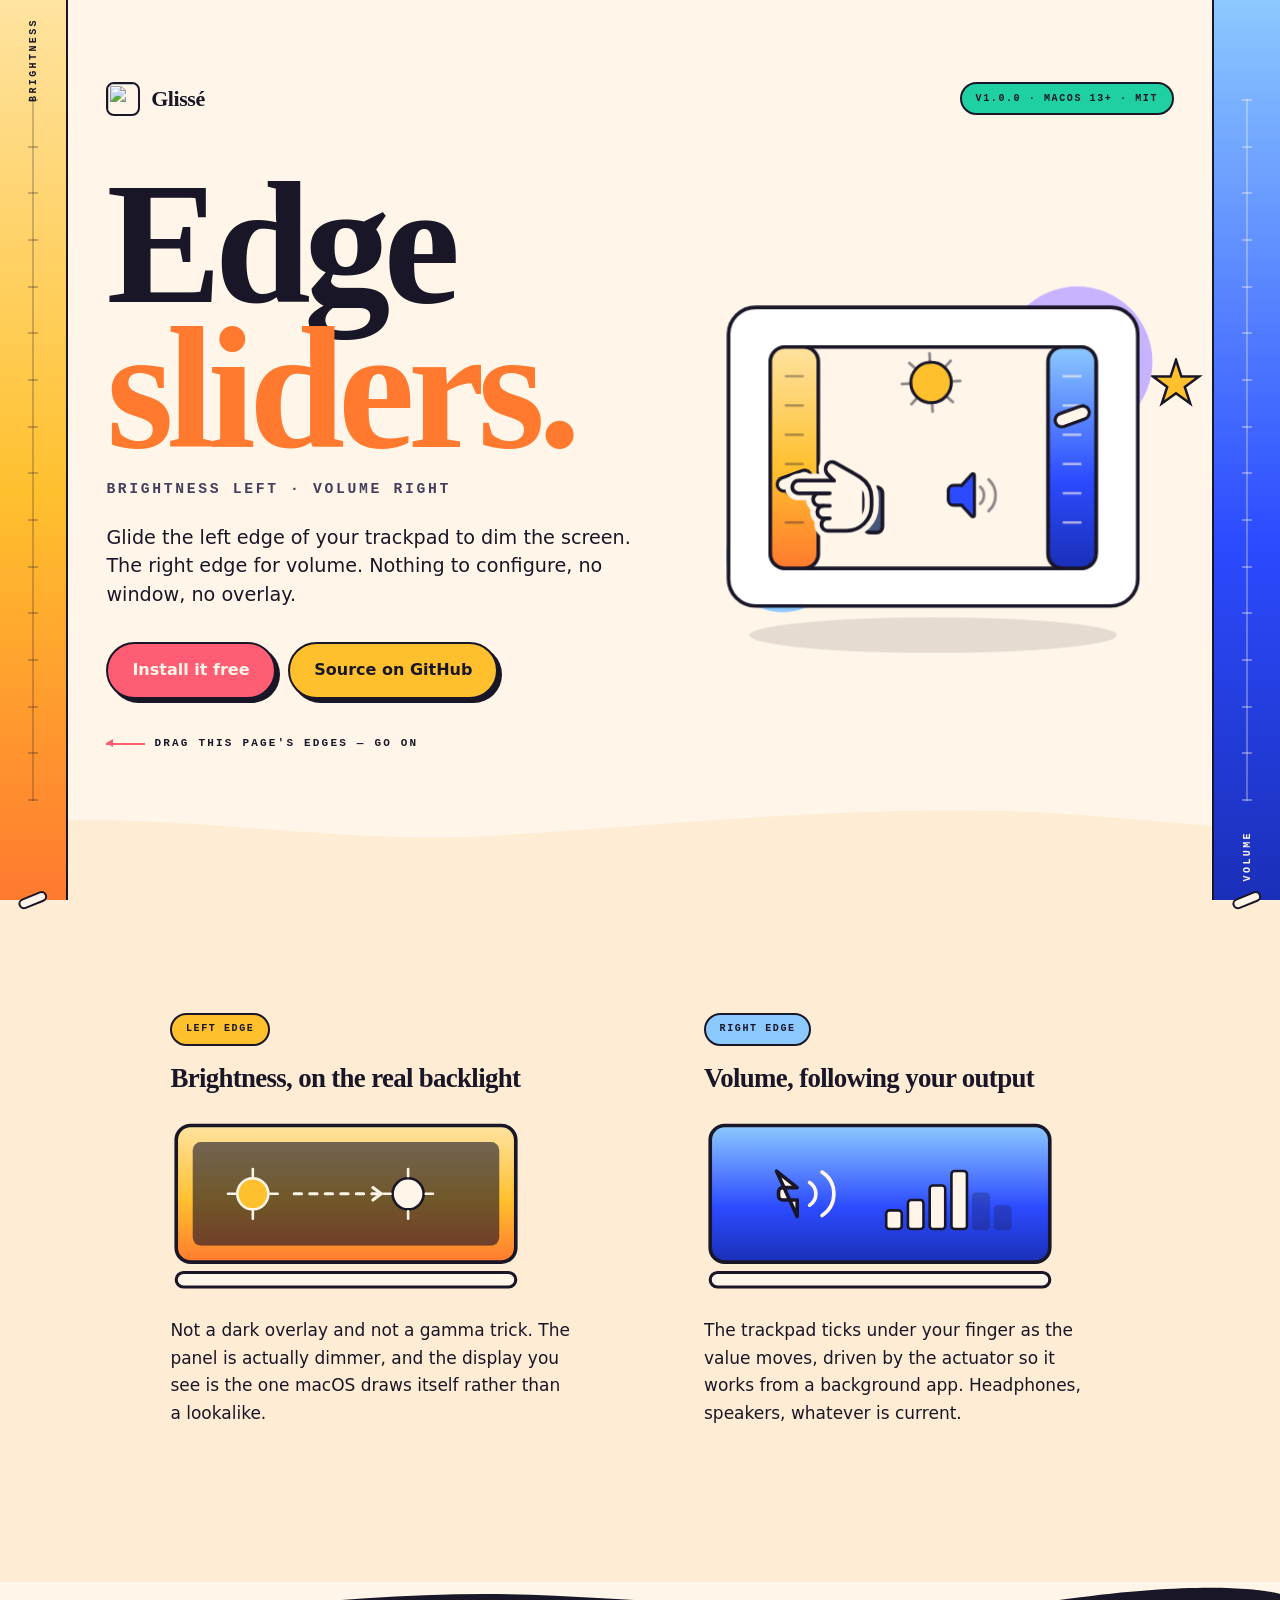
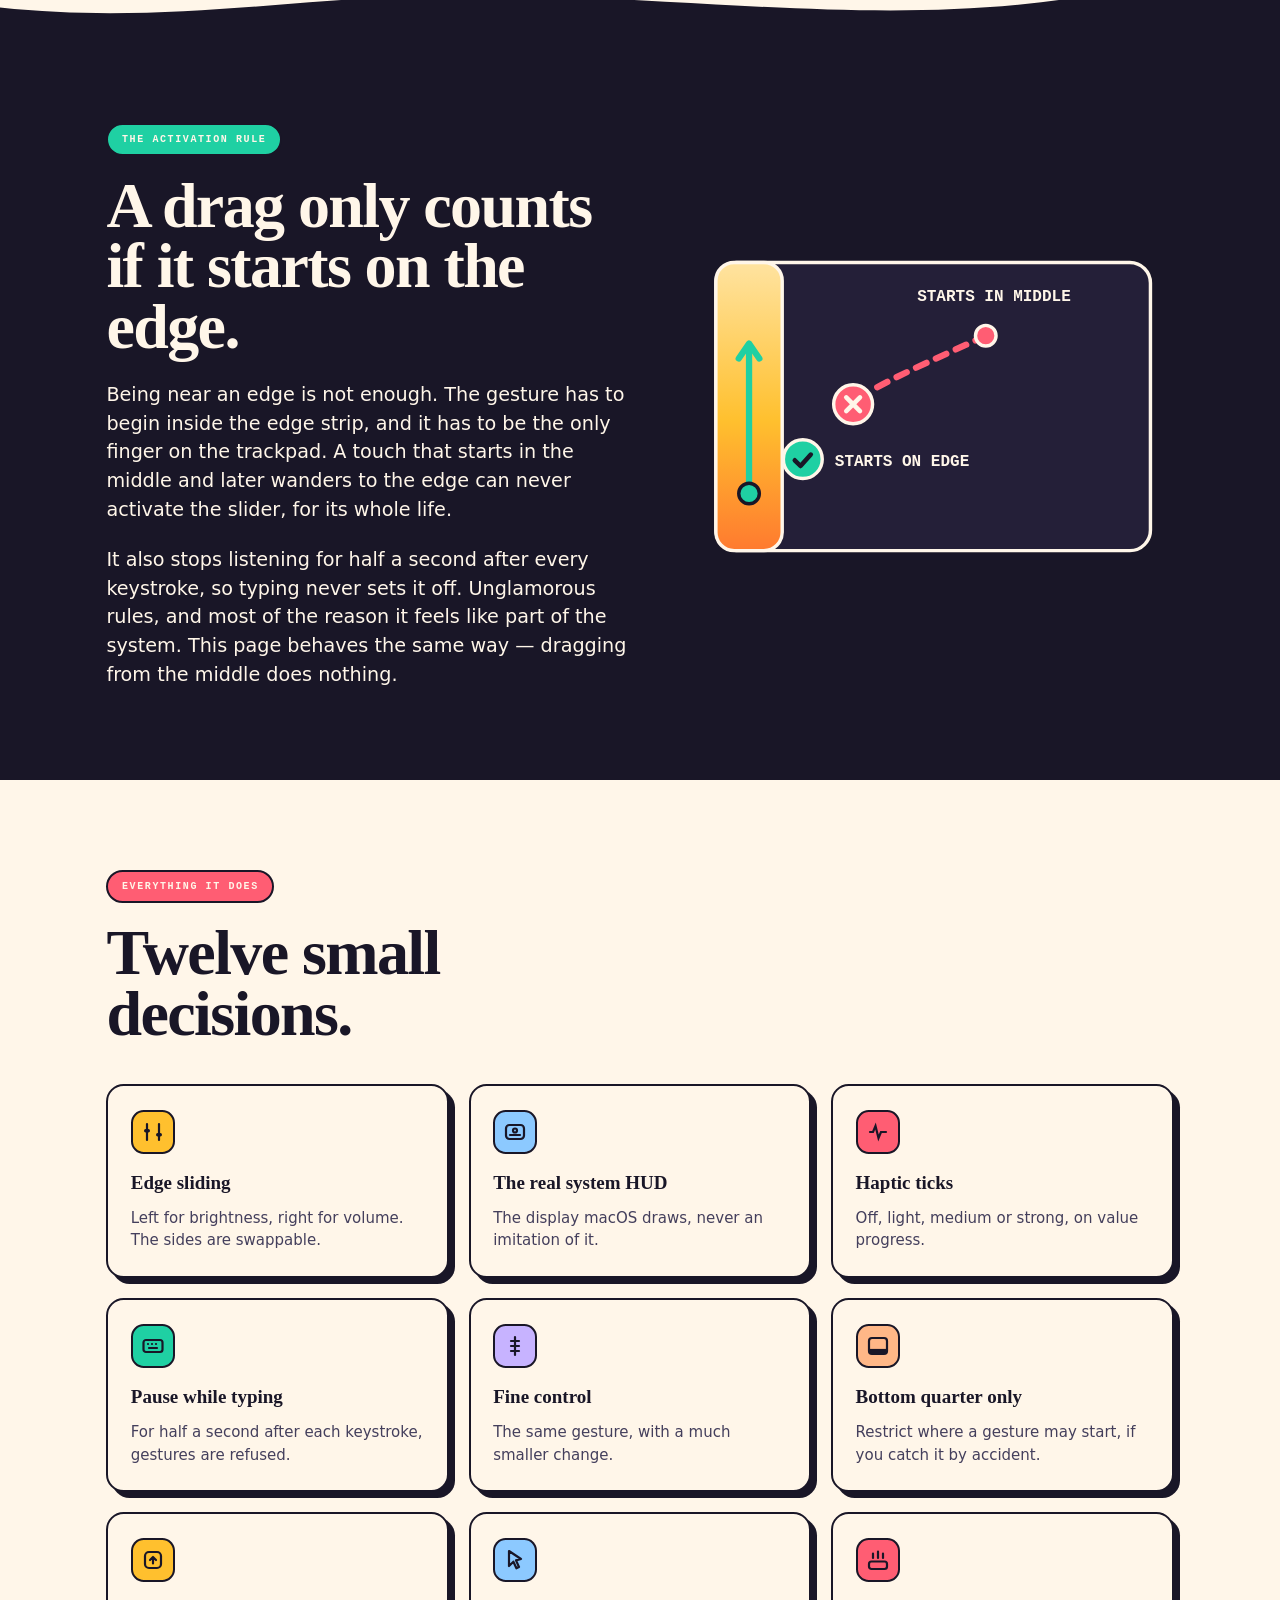
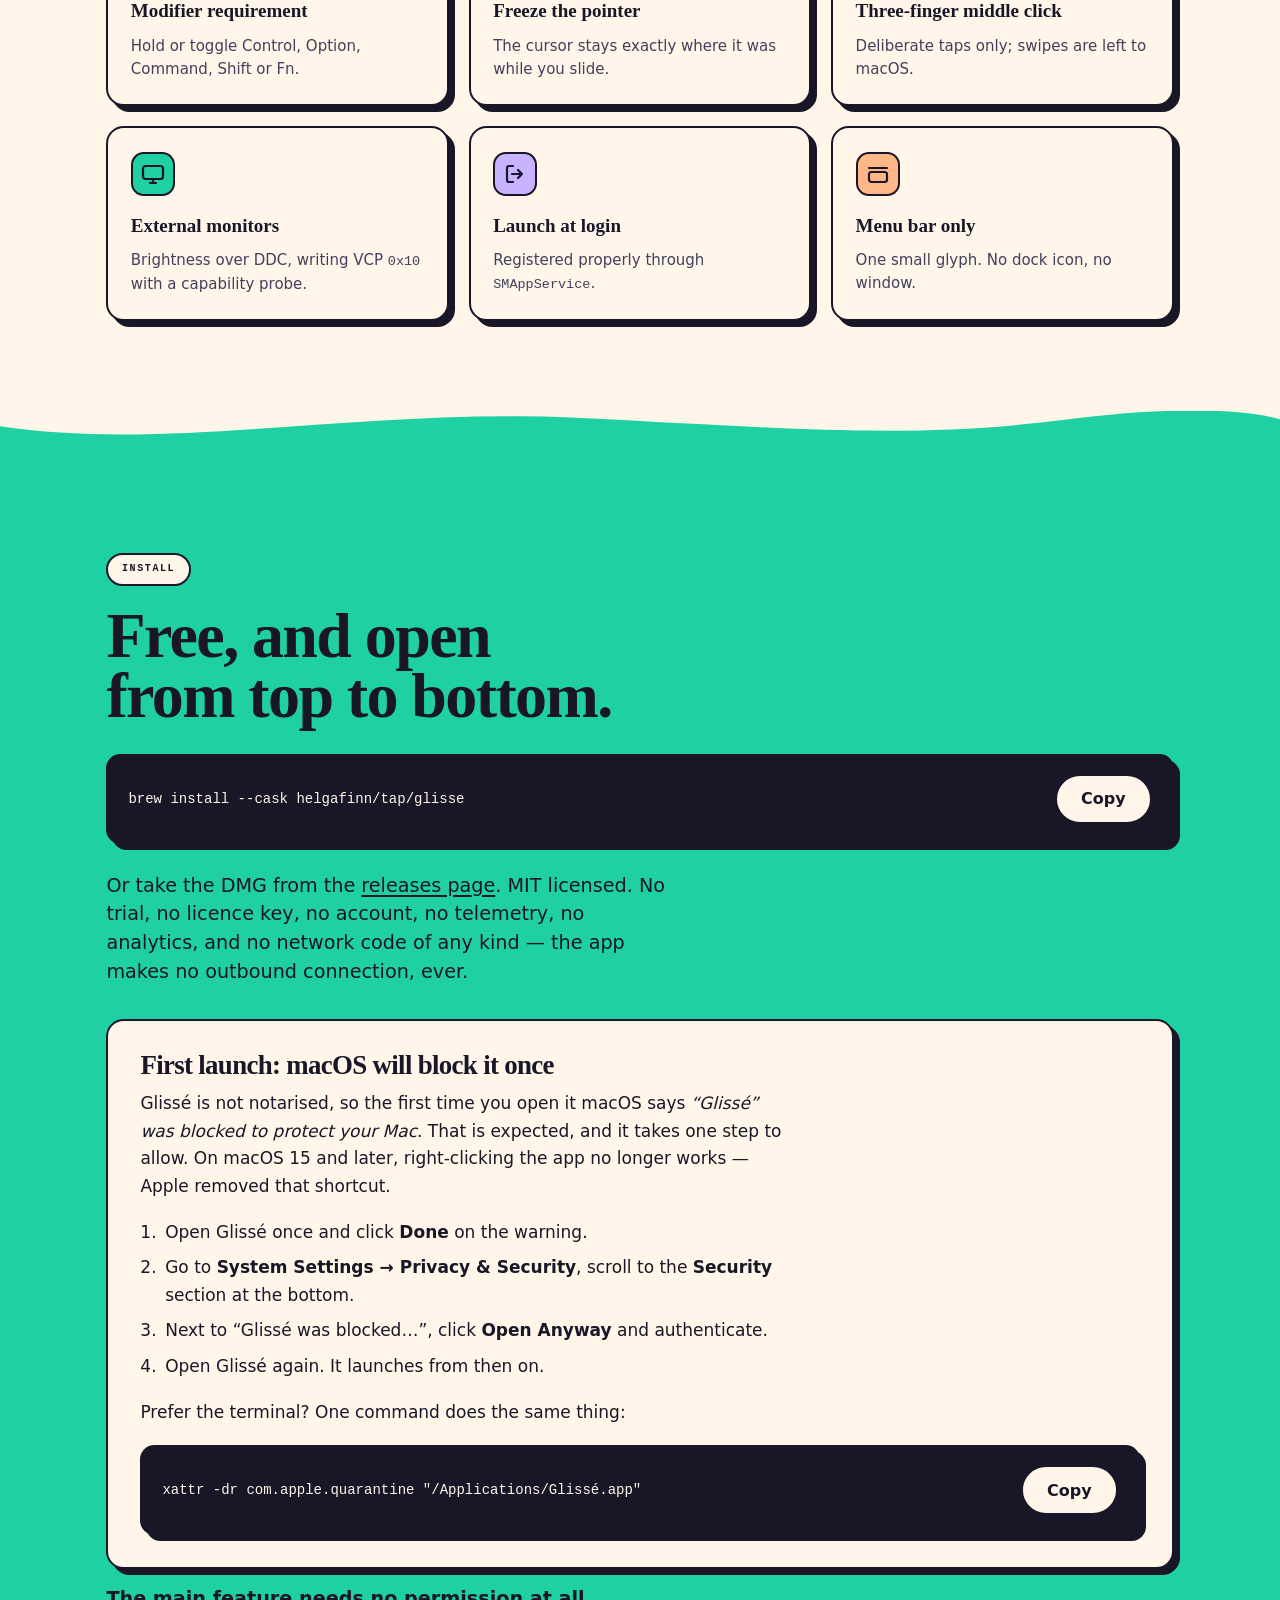
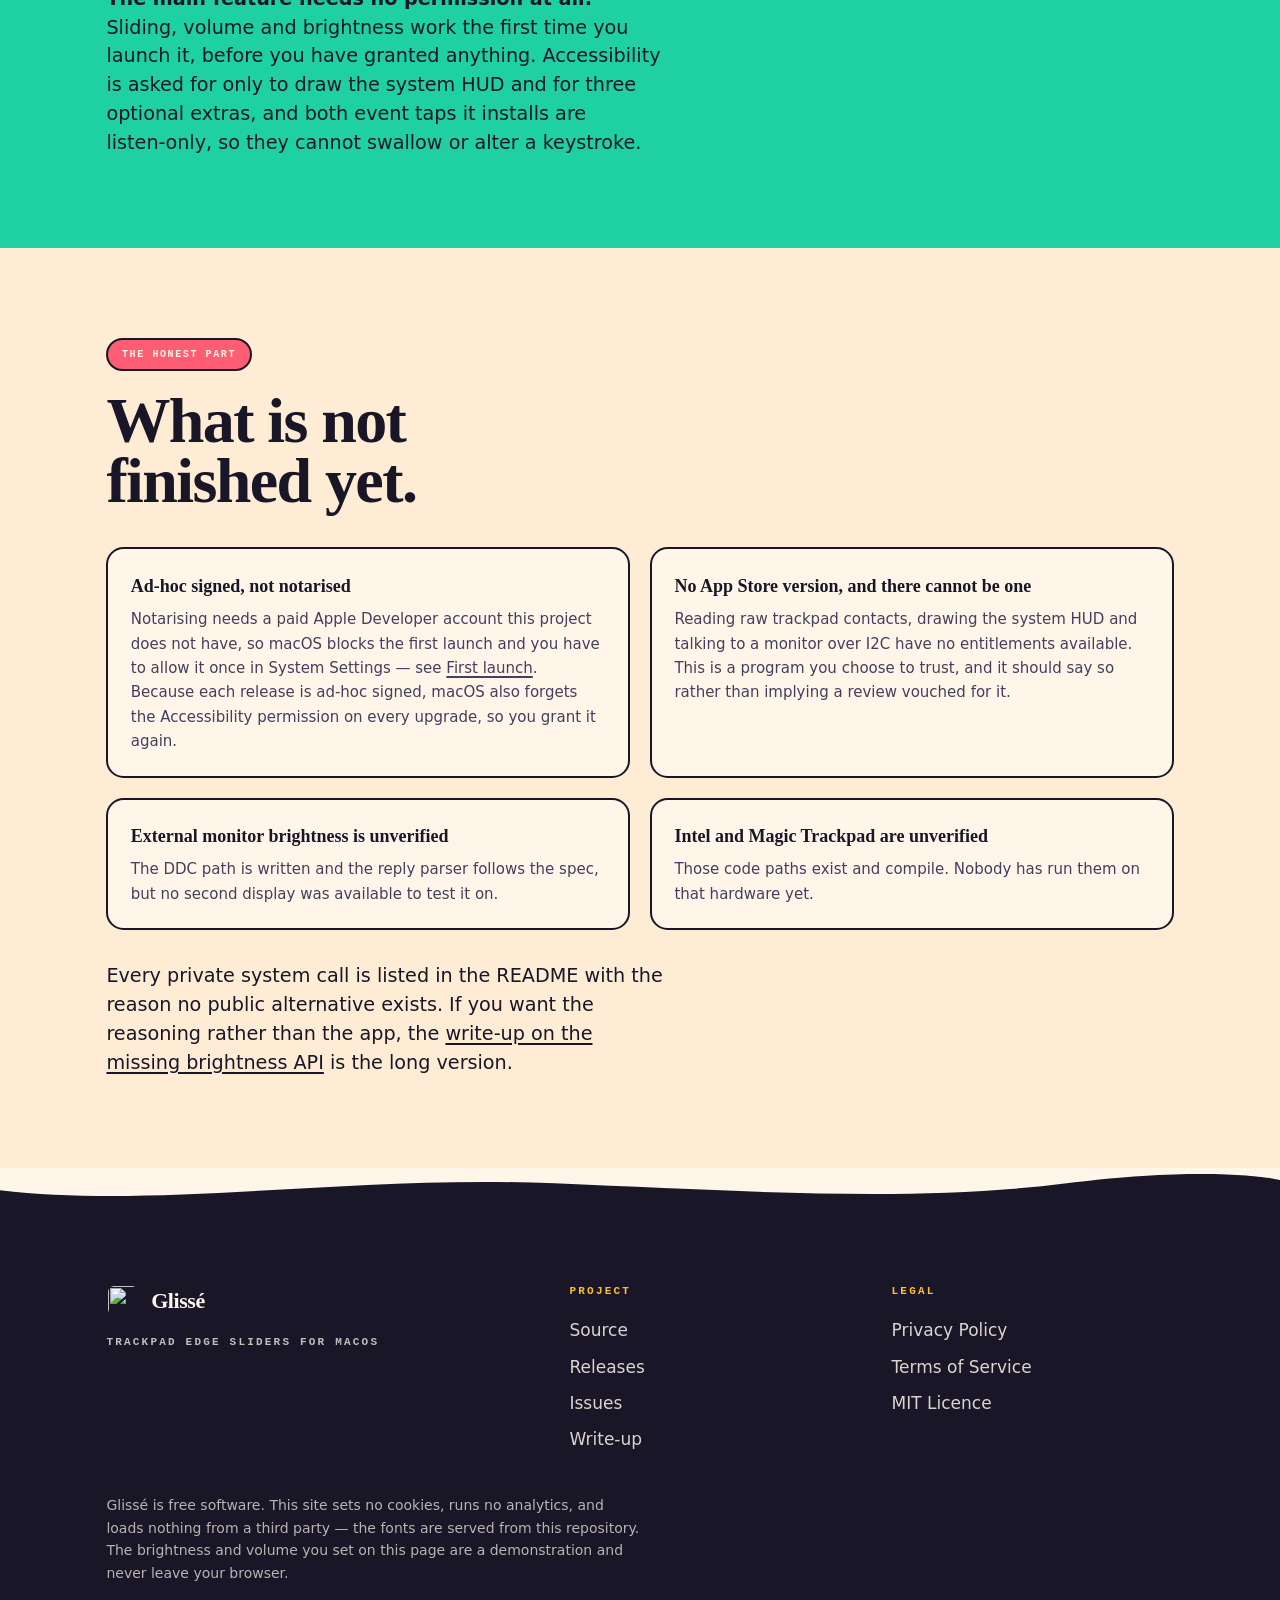
==== docs/index.html @ 50b2019c "Fix first-launch instructions for macOS 15 and later Gatekeeper blocks the ad-hoc signed release on " ====
<!DOCTYPE html>
<html lang="en">
<head>
<meta charset="utf-8">
<meta name="viewport" content="width=device-width, initial-scale=1">
<title>Glissé — trackpad edge sliders for macOS brightness and volume</title>
<meta name="description" content="Slide the left edge of your trackpad for brightness, the right for volume, with the real macOS HUD. Free and open source, MIT licensed. macOS 13+.">
<link rel="canonical" href="https://helgafinn.github.io/glisse/">
<meta property="og:type" content="website">
<meta property="og:title" content="Glissé — trackpad edge sliders for macOS">
<meta property="og:description" content="Glide the left trackpad edge to dim, the right to change volume. Real system HUD, haptic ticks. Free and open source.">
<meta property="og:url" content="https://helgafinn.github.io/glisse/">
<meta name="twitter:card" content="summary">
<meta name="theme-color" content="#fff6e9">
<link rel="icon" type="image/png" href="assets/icon-256.png">
<link rel="apple-touch-icon" href="assets/icon-256.png">
<link rel="preload" href="assets/fonts/fraunces-var.woff2" as="font" type="font/woff2" crossorigin>
<link rel="preload" href="assets/fonts/spacegrotesk-var.woff2" as="font" type="font/woff2" crossorigin>
<link rel="stylesheet" href="assets/site.css">
</head>
<body>

<a class="skip" href="#main">Skip to content</a>

<div id="dim"></div>

<!-- reusable art -->
<svg width="0" height="0" style="position:absolute" aria-hidden="true" focusable="false"><defs>
  <linearGradient id="gWarm" x1="0" y1="0" x2="0" y2="1">
    <stop offset="0" stop-color="#ffe3a0"/><stop offset=".55" stop-color="#ffc02e"/><stop offset="1" stop-color="#ff7a2f"/>
  </linearGradient>
  <linearGradient id="gCool" x1="0" y1="0" x2="0" y2="1">
    <stop offset="0" stop-color="#8cc9ff"/><stop offset=".6" stop-color="#2c4bff"/><stop offset="1" stop-color="#1a2fb8"/>
  </linearGradient>

  <symbol id="i-slide" viewBox="0 0 24 24"><g fill="none" stroke="#191627" stroke-width="2.2" stroke-linecap="round"><path d="M6 4v16M18 4v16"/><rect x="3" y="9" width="6" height="3.4" rx="1.7" fill="#191627" stroke="none"/><rect x="15" y="13" width="6" height="3.4" rx="1.7" fill="#191627" stroke="none"/></g></symbol>
  <symbol id="i-hud" viewBox="0 0 24 24"><g fill="none" stroke="#191627" stroke-width="2.2" stroke-linejoin="round"><rect x="3" y="5" width="18" height="14" rx="3.5"/><path d="M7 15h10" stroke-linecap="round"/><circle cx="12" cy="10.5" r="2"/></g></symbol>
  <symbol id="i-tick" viewBox="0 0 24 24"><g fill="none" stroke="#191627" stroke-width="2.2" stroke-linecap="round"><path d="M4 12h3l2.5-6 3 12 2.5-6h5"/></g></symbol>
  <symbol id="i-key" viewBox="0 0 24 24"><g fill="none" stroke="#191627" stroke-width="2.2" stroke-linejoin="round"><rect x="2.5" y="6" width="19" height="12" rx="2.5"/><path d="M7 10h.01M11 10h.01M15 10h.01M8 14h8" stroke-linecap="round"/></g></symbol>
  <symbol id="i-fine" viewBox="0 0 24 24"><g fill="none" stroke="#191627" stroke-width="2.2" stroke-linecap="round"><path d="M12 3v18"/><path d="M8 7h8M8 12h8M8 17h8"/></g></symbol>
  <symbol id="i-quarter" viewBox="0 0 24 24"><g fill="none" stroke="#191627" stroke-width="2.2"><rect x="3" y="4" width="18" height="16" rx="3"/><path d="M3 16h18" /><rect x="3" y="16" width="18" height="4" fill="#191627" stroke="none"/></g></symbol>
  <symbol id="i-mod" viewBox="0 0 24 24"><g fill="none" stroke="#191627" stroke-width="2.2" stroke-linejoin="round" stroke-linecap="round"><rect x="4" y="4" width="16" height="16" rx="4"/><path d="M12 15.5V9M9 12l3-3 3 3"/></g></symbol>
  <symbol id="i-pointer" viewBox="0 0 24 24"><g fill="none" stroke="#191627" stroke-width="2.2" stroke-linejoin="round"><path d="M6 3l12 8-5 1.4 3 6.6-2.6 1.3-3-6.6L6 18z"/></g></symbol>
  <symbol id="i-three" viewBox="0 0 24 24"><g fill="none" stroke="#191627" stroke-width="2.2" stroke-linecap="round" stroke-linejoin="round"><rect x="3" y="13.5" width="18" height="7.5" rx="2.5"/><path d="M7 10V5.5M12 10V3.5M17 10V5.5"/></g></symbol>
  <symbol id="i-display" viewBox="0 0 24 24"><g fill="none" stroke="#191627" stroke-width="2.2" stroke-linejoin="round"><rect x="2" y="4" width="20" height="13" rx="2.5"/><path d="M9 21h6M12 17v4" stroke-linecap="round"/></g></symbol>
  <symbol id="i-login" viewBox="0 0 24 24"><g fill="none" stroke="#191627" stroke-width="2.2" stroke-linecap="round" stroke-linejoin="round"><path d="M10 4H6a2 2 0 0 0-2 2v12a2 2 0 0 0 2 2h4"/><path d="M15 8l4 4-4 4M19 12H9"/></g></symbol>
  <symbol id="i-menubar" viewBox="0 0 24 24"><g fill="none" stroke="#191627" stroke-width="2.2" stroke-linecap="round"><path d="M3 6h18"/><circle cx="17" cy="6" r="0.1"/><rect x="3" y="10" width="18" height="10" rx="2.5"/></g></symbol>
</defs></svg>

<!-- the two live edges -->
<button class="rail rail-left" data-kind="brightness"
        role="slider" aria-valuemin="0" aria-valuemax="100" aria-valuenow="100"
        aria-label="Brightness. Drag, or use the arrow keys.">
  <span class="rail-ticks" aria-hidden="true"><i></i><i></i><i></i><i></i><i></i><i></i><i></i><i></i><i></i><i></i><i></i><i></i><i></i><i></i><i></i><i></i></span>
  <span class="rail-thumb" aria-hidden="true"></span>
  <span class="rail-cap" aria-hidden="true">Brightness</span>
</button>

<button class="rail rail-right" data-kind="volume"
        role="slider" aria-valuemin="0" aria-valuemax="100" aria-valuenow="50"
        aria-label="Volume. Drag, or use the arrow keys.">
  <span class="rail-ticks" aria-hidden="true"><i></i><i></i><i></i><i></i><i></i><i></i><i></i><i></i><i></i><i></i><i></i><i></i><i></i><i></i><i></i><i></i></span>
  <span class="rail-thumb" aria-hidden="true"></span>
  <span class="rail-cap" aria-hidden="true">Volume</span>
</button>

<div id="hud" role="status" aria-live="off">
  <svg id="glyph-brightness" viewBox="0 0 24 24" aria-hidden="true">
    <circle cx="12" cy="12" r="4.4" fill="#ffc02e" stroke="#191627" stroke-width="2"/>
    <g stroke="#191627" stroke-width="2.2" stroke-linecap="round">
      <path d="M12 1.6v2.4M12 20v2.4M1.6 12h2.4M20 12h2.4"/>
      <path d="M4.6 4.6l1.7 1.7M17.7 17.7l1.7 1.7M19.4 4.6l-1.7 1.7M6.3 17.7l-1.7 1.7"/>
    </g>
  </svg>
  <svg id="glyph-volume" viewBox="0 0 24 24" aria-hidden="true" style="display:none">
    <path d="M13 3.4 7.7 7.8H4.2A1.2 1.2 0 0 0 3 9v6a1.2 1.2 0 0 0 1.2 1.2h3.5l5.3 4.4z" fill="#2c4bff" stroke="#191627" stroke-width="2" stroke-linejoin="round"/>
    <g fill="none" stroke="#191627" stroke-width="2.2" stroke-linecap="round">
      <path d="M17.2 9.2a4.4 4.4 0 0 1 0 5.6"/><path d="M19.8 6.8a8 8 0 0 1 0 10.4"/>
    </g>
  </svg>
  <div class="hud-segs" id="hud-segs" aria-hidden="true"><i></i><i></i><i></i><i></i><i></i><i></i><i></i><i></i><i></i><i></i><i></i><i></i><i></i><i></i><i></i><i></i></div>
</div>

<main id="main">

  <header class="hero wrap">
    <div class="confetti" aria-hidden="true">
      <svg class="float" style="top:6%;right:6%" width="54" height="54" viewBox="0 0 54 54"><path d="M27 2l5.4 16.6H50l-14.2 10.3 5.4 16.6L27 35.2 12.8 45.5l5.4-16.6L4 18.6h17.6z" fill="#ffc02e" stroke="#191627" stroke-width="2.5"/></svg>
      <svg class="spin" style="bottom:12%;right:16%" width="40" height="40" viewBox="0 0 40 40"><circle cx="20" cy="20" r="17" fill="#1fd0a3" stroke="#191627" stroke-width="2.5"/><circle cx="20" cy="20" r="6" fill="#191627"/></svg>
      <svg class="float-2" style="top:32%;left:-10px" width="64" height="30" viewBox="0 0 64 30"><path d="M2 22c8-22 16 18 24-4s16 14 24-8" fill="none" stroke="#ff5d73" stroke-width="3.5" stroke-linecap="round"/></svg>
    </div>

    <div class="hero-top">
      <div class="brandmark">
        <img src="assets/icon-256.png" alt="" width="34" height="34">
        <b>Glissé</b>
      </div>
      <span class="pill">v1.0.0 · macOS 13+ · MIT</span>
    </div>

    <div class="hero-grid">
      <div>
        <h1 class="display">Edge<br><mark>sliders.</mark>
          <span>Brightness left · Volume right</span>
        </h1>
        <p class="lede">Glide the left edge of your trackpad to dim the screen. The right edge for volume. Nothing to configure, no window, no overlay.</p>

        <div class="hero-cta">
          <a class="btn btn-primary" href="#install">Install it free</a>
          <a class="btn btn-sun" href="https://github.com/helgafinn/glisse">Source on GitHub</a>
        </div>

        <div class="nudge">
          <span class="nudge-arrow" aria-hidden="true"></span>
          <span class="label">Drag this page's edges — go on</span>
        </div>
      </div>

      <!-- hero scene: a trackpad, lit at both edges -->
      <svg class="scene hero-scene" viewBox="0 0 460 400" role="img" aria-label="Illustration of a trackpad with the left edge lit warm for brightness and the right edge lit blue for volume, a finger sliding down the left edge.">
        <g class="hero-stage">
          <ellipse class="hero-depth-layer hero-depth-layer--shadow" cx="230" cy="366" rx="176" ry="17" fill="#191627" opacity=".12"/>
          <!-- playful colour blobs behind the machine -->
          <circle class="hero-depth-layer hero-depth-layer--violet" cx="368" cy="104" r="72" fill="#c7b3ff"/>
          <circle class="hero-depth-layer hero-depth-layer--sky" cx="86" cy="290" r="54" fill="#8cc9ff"/>

          <g class="hero-depth-layer hero-depth-layer--device">
            <!-- laptop base -->
            <rect x="34" y="52" width="392" height="286" rx="26" fill="#fff" stroke="#191627" stroke-width="3.5"/>
            <!-- trackpad -->
            <rect x="74" y="90" width="312" height="212" rx="16" fill="#fff6e9" stroke="#191627" stroke-width="3.5"/>
            <!-- edge strips -->
            <rect x="74" y="90" width="46" height="212" rx="14" fill="url(#gWarm)" stroke="#191627" stroke-width="3.5"/>
            <rect x="340" y="90" width="46" height="212" rx="14" fill="url(#gCool)" stroke="#191627" stroke-width="3.5"/>
            <!-- tick ladders -->
            <g stroke="#191627" stroke-width="2.5" opacity=".35">
              <path d="M88 118h18M88 146h18M88 174h18M88 202h18M88 230h18M88 258h18"/>
            </g>
            <g stroke="#fff6e9" stroke-width="2.5" opacity=".6">
              <path d="M354 118h18M354 146h18M354 174h18M354 202h18M354 230h18M354 258h18"/>
            </g>
            <!-- thumbs -->
            <g class="hero-thumb hero-thumb--brightness hero-loop">
              <rect x="80" y="199.5" width="34" height="13" rx="6.5" fill="#fff6e9" stroke="#191627" stroke-width="3" transform="rotate(-20 97 206)"/>
            </g>
            <g class="hero-thumb hero-thumb--volume hero-loop">
              <rect x="346" y="150" width="34" height="13" rx="6.5" fill="#fff6e9" stroke="#191627" stroke-width="3" transform="rotate(-20 363 156)"/>
            </g>
            <!-- sun over the warm edge -->
            <g class="hero-sun hero-loop">
              <g transform="translate(228 124)">
                <circle r="20" fill="#ffc02e" stroke="#191627" stroke-width="3"/>
                <g class="hero-sun-rays hero-loop" stroke="#191627" stroke-width="3" stroke-linecap="round">
                  <path d="M0-31v9M0 22v9M-31 0h9M22 0h9M-22-22l6 6M16 16l6 6M22-22l-6 6M-16 16l-6 6"/>
                </g>
              </g>
            </g>
            <!-- speaker over the cool edge -->
            <g class="hero-speaker hero-loop">
              <g transform="translate(268 232)">
                <!-- Box and cone drawn as separate primitives, outline first then
                     fills, so the speaker keeps one clean silhouette. -->
                <g fill="none" stroke="#191627" stroke-width="6" stroke-linejoin="round">
                  <rect x="-22" y="-8" width="13" height="16" rx="3.5"/>
                  <path d="M-11-7 0-19v38l-11-12z"/>
                </g>
                <g fill="#2c4bff">
                  <rect x="-22" y="-8" width="13" height="16" rx="3.5"/>
                  <path d="M-11-7 0-19v38l-11-12z"/>
                </g>
                <g class="hero-speaker-waves hero-loop" fill="none" stroke="#191627" stroke-width="3" stroke-linecap="round">
                  <path d="M7-8a10 10 0 0 1 0 16"/><path d="M16-15a19 19 0 0 1 0 30"/>
                </g>
              </g>
            </g>
          </g>

          <g class="hero-depth-layer hero-depth-layer--gesture">
            <!-- finger sliding the warm edge -->
            <g class="hero-finger hero-loop">
              <!-- Tabler Icons `hand-finger-left` v3.46.0 (MIT).
                   Original path anatomy is unchanged; only pose, scale, colour,
                   and the Glissé sleeve are adapted. Source and license are
                   vendored under assets/vendor/tabler-icons/. -->
              <g class="hero-hand-component" transform="translate(87 174) scale(4)">
                <rect x="19.2" y="9.6" width="4.4" height="10.8" rx="1.4"
                      fill="#46577a" stroke="#191627" stroke-width=".9"/>
                <g fill="none" stroke="#fff6e9" stroke-width="3.4"
                   stroke-linecap="round" stroke-linejoin="round">
                  <path d="M12 8h-8.5a1.5 1.5 0 0 0 0 3h7.5"/>
                  <path d="M10.5 11h-2a1.5 1.5 0 1 0 0 3h2.5"/>
                  <path d="M9.5 14a1.5 1.5 0 0 0 0 3h1.5"/>
                  <path d="M10.5 17a1.5 1.5 0 0 0 0 3h4.5a6 6 0 0 0 6 -6v-2v.208a6 6 0 0 0 -2.7 -5.012l-.3 -.196q -.718 -.468 -5.728 -3.286a1.5 1.5 0 0 0 -2.022 .536a1.87 1.87 0 0 0 .28 2.28l1.47 1.47"/>
                </g>
                <g fill="none" stroke="#191627" stroke-width=".9"
                   stroke-linecap="round" stroke-linejoin="round">
                  <path d="M12 8h-8.5a1.5 1.5 0 0 0 0 3h7.5"/>
                  <path d="M10.5 11h-2a1.5 1.5 0 1 0 0 3h2.5"/>
                  <path d="M9.5 14a1.5 1.5 0 0 0 0 3h1.5"/>
                  <path d="M10.5 17a1.5 1.5 0 0 0 0 3h4.5a6 6 0 0 0 6 -6v-2v.208a6 6 0 0 0 -2.7 -5.012l-.3 -.196q -.718 -.468 -5.728 -3.286a1.5 1.5 0 0 0 -2.022 .536a1.87 1.87 0 0 0 .28 2.28l1.47 1.47"/>
                </g>
              </g>
            </g>
            <!-- motion ticks beside the finger -->
            <g class="hero-gesture-ticks hero-loop" stroke="#ff5d73" stroke-width="3.5" stroke-linecap="round">
              <path d="M56 190h14M52 208h18M56 226h14"/>
            </g>
          </g>
        </g>
      </svg>
    </div>
  </header>

  <!-- what each edge does -->
  <svg class="wave motion-wave" style="color:var(--paper-2)" viewBox="0 0 1200 60" preserveAspectRatio="none" aria-hidden="true"><path d="M0 60V22c140-26 300 24 470 10S840-8 1010 8s150 20 190 16v36z"/></svg>

  <section class="block-paper2" aria-label="What each edge does">
    <div class="wrap edges">
      <article class="edge">
        <span class="pill c-sun" style="background:var(--sun)">Left edge</span>
        <h2 class="h3">Brightness, on the real backlight</h2>
        <svg class="edge-illo edge-illo--brightness" viewBox="0 0 340 180" role="img" aria-label="A screen dimming from dark to bright, with a sun.">
          <rect x="6" y="14" width="328" height="132" rx="14" fill="url(#gWarm)" stroke="#191627" stroke-width="3.5"/>
          <rect x="22" y="30" width="296" height="100" rx="8" fill="#191627" opacity=".82"/>
          <rect x="22" y="30" width="296" height="100" rx="8" fill="url(#gWarm)" opacity=".25"/>
          <g class="edge-sun edge-sun--dim" transform="translate(80 80)"><circle r="15" fill="#ffc02e" stroke="#fff6e9" stroke-width="2.5"/><g stroke="#fff6e9" stroke-width="2.5" stroke-linecap="round"><path d="M0-24v7M0 17v7M-24 0h7M17 0h7"/></g></g>
          <g class="edge-sun edge-sun--bright" transform="translate(230 80)"><circle r="15" fill="#fff6e9" stroke="#191627" stroke-width="2.5"/><g stroke="#fff6e9" stroke-width="2.5" stroke-linecap="round"><path d="M0-24v7M0 17v7M-24 0h7M17 0h7"/></g></g>
          <path class="edge-brightness-path" d="M120 80h80" stroke="#fff6e9" stroke-width="3" stroke-linecap="round" stroke-dasharray="7 8"/>
          <path class="edge-brightness-arrow" d="M196 74l8 6-8 6" fill="none" stroke="#fff6e9" stroke-width="3" stroke-linecap="round" stroke-linejoin="round"/>
          <rect x="6" y="156" width="328" height="14" rx="7" fill="#fff6e9" stroke="#191627" stroke-width="3"/>
        </svg>
        <p>Not a dark overlay and not a gamma trick. The panel is actually dimmer, and the display you see is the one macOS draws itself rather than a lookalike.</p>
      </article>

      <article class="edge">
        <span class="pill" style="background:var(--sky)">Right edge</span>
        <h2 class="h3">Volume, following your output</h2>
        <svg class="edge-illo edge-illo--volume" viewBox="0 0 340 180" role="img" aria-label="A speaker with sound arcs and a row of level segments.">
          <rect x="6" y="14" width="328" height="132" rx="14" fill="url(#gCool)" stroke="#191627" stroke-width="3.5"/>
          <g class="edge-speaker" transform="translate(96 80)">
            <path d="M-26-22-6-6h-14a4 4 0 0 0-4 4v4a4 4 0 0 0 4 4h14L-6 22z" fill="#fff6e9" stroke="#191627" stroke-width="3.5" stroke-linejoin="round"/>
            <g class="edge-speaker-waves" fill="none" stroke="#fff6e9" stroke-width="3.5" stroke-linecap="round">
              <path class="edge-speaker-wave" d="M6-11a13 13 0 0 1 0 22"/><path class="edge-speaker-wave" d="M18-21a25 25 0 0 1 0 42"/>
            </g>
          </g>
          <g class="edge-speaker-bars" fill="#fff6e9" stroke="#191627" stroke-width="2.5">
            <rect class="edge-speaker-bar" style="--bar-delay:0ms" x="176" y="96" width="15" height="18" rx="3"/>
            <rect class="edge-speaker-bar" style="--bar-delay:45ms" x="197" y="86" width="15" height="28" rx="3"/>
            <rect class="edge-speaker-bar" style="--bar-delay:90ms" x="218" y="72" width="15" height="42" rx="3"/>
            <rect class="edge-speaker-bar" style="--bar-delay:135ms" x="239" y="58" width="15" height="56" rx="3"/>
            <rect class="edge-speaker-bar" style="--bar-delay:180ms" x="260" y="80" width="15" height="34" rx="3" fill="#191627" opacity=".25"/>
            <rect class="edge-speaker-bar" style="--bar-delay:225ms" x="281" y="92" width="15" height="22" rx="3" fill="#191627" opacity=".25"/>
          </g>
          <rect x="6" y="156" width="328" height="14" rx="7" fill="#fff6e9" stroke="#191627" stroke-width="3"/>
        </svg>
        <p>The trackpad ticks under your finger as the value moves, driven by the actuator so it works from a background app. Headphones, speakers, whatever is current.</p>
      </article>
    </div>
  </section>

  <!-- activation rule -->
  <svg class="wave motion-wave" style="color:var(--ink)" viewBox="0 0 1200 60" preserveAspectRatio="none" aria-hidden="true"><path d="M0 60V30c180 24 320-26 520-14s330 30 480 4 200-6 200-6v46z"/></svg>

  <section class="block-ink">
    <div class="wrap hero-grid">
      <div>
        <span class="pill" style="background:var(--mint)">The activation rule</span>
        <h2 class="h2" style="margin:1.25rem 0 1.5rem">A drag only counts if it starts on the edge.</h2>
        <p class="lede">Being near an edge is not enough. The gesture has to begin inside the edge strip, and it has to be the only finger on the trackpad. A touch that starts in the middle and later wanders to the edge can never activate the slider, for its whole life.</p>
        <p class="lede" style="margin-top:1rem">It also stops listening for half a second after every keystroke, so typing never sets it off. Unglamorous rules, and most of the reason it feels like part of the system. This page behaves the same way — dragging from the middle does nothing.</p>
      </div>
      <svg class="scene activation-scene" viewBox="0 0 420 300" role="img" aria-label="Diagram: a slide beginning on the edge is accepted; a slide beginning in the middle and moving to the edge is rejected.">
        <rect x="20" y="24" width="380" height="252" rx="18" fill="#241f38" stroke="#fff6e9" stroke-width="3"/>
        <rect x="20" y="24" width="58" height="252" rx="16" fill="url(#gWarm)" stroke="#fff6e9" stroke-width="3"/>
        <!-- accepted path -->
        <path class="activation-path activation-path--accepted" d="M49 226V96" fill="none" stroke="#1fd0a3" stroke-width="5.5" stroke-linecap="round"/>
        <path class="activation-arrow activation-arrow--accepted" d="M40 108l9-13 9 13" fill="none" stroke="#1fd0a3" stroke-width="5.5" stroke-linecap="round" stroke-linejoin="round"/>
        <circle class="activation-origin activation-origin--accepted" cx="49" cy="226" r="9" fill="#1fd0a3" stroke="#191627" stroke-width="3"/>
        <g class="activation-result activation-result--accepted" transform="translate(96 196)">
          <circle r="17" fill="#1fd0a3" stroke="#fff6e9" stroke-width="3"/>
          <path d="M-7 1l5 5 9-10" fill="none" stroke="#191627" stroke-width="4" stroke-linecap="round" stroke-linejoin="round"/>
        </g>
        <text x="124" y="202" fill="#fff6e9" font-family="'Space Mono',monospace" font-size="14" font-weight="700">STARTS ON EDGE</text>
        <!-- rejected: begins in the middle, so it never activates -->
        <text x="196" y="58" fill="#fff6e9" font-family="'Space Mono',monospace" font-size="14" font-weight="700">STARTS IN MIDDLE</text>
        <path class="activation-path activation-path--rejected" d="M256 88C222 104 184 120 156 136" fill="none" stroke="#ff5d73" stroke-width="5.5" stroke-linecap="round" stroke-dasharray="10 9"/>
        <circle class="activation-origin activation-origin--rejected" cx="256" cy="88" r="9" fill="#ff5d73" stroke="#fff6e9" stroke-width="3"/>
        <g class="activation-result activation-result--rejected" transform="translate(140 148)">
          <circle r="17" fill="#ff5d73" stroke="#fff6e9" stroke-width="3"/>
          <path d="M-6-6l12 12M6-6l-12 12" fill="none" stroke="#fff6e9" stroke-width="4" stroke-linecap="round"/>
        </g>
      </svg>
    </div>
  </section>

  <!-- features -->
  <section>
    <div class="wrap">
      <span class="pill" style="background:var(--coral);color:var(--paper)">Everything it does</span>
      <h2 class="h2" style="margin:1.25rem 0 2.5rem">Twelve small<br>decisions.</h2>
      <ul class="feat">
        <li><span class="chip c-sun"><svg><use href="#i-slide"/></svg></span><b>Edge sliding</b><span>Left for brightness, right for volume. The sides are swappable.</span></li>
        <li><span class="chip c-blue"><svg><use href="#i-hud"/></svg></span><b>The real system HUD</b><span>The display macOS draws, never an imitation of it.</span></li>
        <li><span class="chip c-coral"><svg><use href="#i-tick"/></svg></span><b>Haptic ticks</b><span>Off, light, medium or strong, on value progress.</span></li>
        <li><span class="chip c-mint"><svg><use href="#i-key"/></svg></span><b>Pause while typing</b><span>For half a second after each keystroke, gestures are refused.</span></li>
        <li><span class="chip c-violet"><svg><use href="#i-fine"/></svg></span><b>Fine control</b><span>The same gesture, with a much smaller change.</span></li>
        <li><span class="chip c-tang"><svg><use href="#i-quarter"/></svg></span><b>Bottom quarter only</b><span>Restrict where a gesture may start, if you catch it by accident.</span></li>
        <li><span class="chip c-sun"><svg><use href="#i-mod"/></svg></span><b>Modifier requirement</b><span>Hold or toggle Control, Option, Command, Shift or Fn.</span></li>
        <li><span class="chip c-blue"><svg><use href="#i-pointer"/></svg></span><b>Freeze the pointer</b><span>The cursor stays exactly where it was while you slide.</span></li>
        <li><span class="chip c-coral"><svg><use href="#i-three"/></svg></span><b>Three-finger middle click</b><span>Deliberate taps only; swipes are left to macOS.</span></li>
        <li><span class="chip c-mint"><svg><use href="#i-display"/></svg></span><b>External monitors</b><span>Brightness over DDC, writing VCP <code>0x10</code> with a capability probe.</span></li>
        <li><span class="chip c-violet"><svg><use href="#i-login"/></svg></span><b>Launch at login</b><span>Registered properly through <code>SMAppService</code>.</span></li>
        <li><span class="chip c-tang"><svg><use href="#i-menubar"/></svg></span><b>Menu bar only</b><span>One small glyph. No dock icon, no window.</span></li>
      </ul>
    </div>
  </section>

  <!-- install -->
  <svg class="wave motion-wave" style="color:var(--mint)" viewBox="0 0 1200 60" preserveAspectRatio="none" aria-hidden="true"><path d="M0 60V18c160 30 340-22 540-10s310 26 460 2 200 0 200 0v50z"/></svg>

  <section class="block-mint" id="install">
    <div class="wrap">
      <span class="pill" style="background:var(--paper)">Install</span>
      <h2 class="h2" style="margin:1.25rem 0 1.5rem">Free, and open<br>from top to bottom.</h2>

      <div class="cmd">
        <code id="brewcmd">brew install --cask helgafinn/tap/glisse</code>
        <button class="btn" data-copy="brew install --cask helgafinn/tap/glisse" data-for="brewcmd">Copy</button>
      </div>

      <p class="lede">Or take the DMG from the <a href="https://github.com/helgafinn/glisse/releases">releases page</a>. MIT licensed. No trial, no licence key, no account, no telemetry, no analytics, and no network code of any kind — the app makes no outbound connection, ever.</p>

      <div class="firstrun">
        <h3 class="h3">First launch: macOS will block it once</h3>
        <p>Glissé is not notarised, so the first time you open it macOS says <em>“Glissé” was blocked to protect your Mac</em>. That is expected, and it takes one step to allow. On macOS&nbsp;15 and later, right-clicking the app no longer works — Apple removed that shortcut.</p>
        <ol class="steps">
          <li>Open Glissé once and click <b>Done</b> on the warning.</li>
          <li>Go to <b>System&nbsp;Settings → Privacy&nbsp;&amp;&nbsp;Security</b>, scroll to the <b>Security</b> section at the bottom.</li>
          <li>Next to “Glissé was blocked…”, click <b>Open&nbsp;Anyway</b> and authenticate.</li>
          <li>Open Glissé again. It launches from then on.</li>
        </ol>
        <p>Prefer the terminal? One command does the same thing:</p>
        <div class="cmd">
          <code id="unblockcmd">xattr -dr com.apple.quarantine "/Applications/Glissé.app"</code>
          <button class="btn" data-copy='xattr -dr com.apple.quarantine "/Applications/Glissé.app"' data-for="unblockcmd">Copy</button>
        </div>
      </div>
      <p class="lede" style="margin-top:1rem"><strong>The main feature needs no permission at all.</strong> Sliding, volume and brightness work the first time you launch it, before you have granted anything. Accessibility is asked for only to draw the system HUD and for three optional extras, and both event taps it installs are listen&#8209;only, so they cannot swallow or alter a keystroke.</p>
    </div>
  </section>

  <!-- honest part -->
  <section class="block-paper2">
    <div class="wrap">
      <span class="pill" style="background:var(--coral);color:var(--paper)">The honest part</span>
      <h2 class="h2" style="margin:1.25rem 0 2.25rem">What is not<br>finished yet.</h2>
      <ul class="honest">
        <li><b>Ad-hoc signed, not notarised</b><span>Notarising needs a paid Apple Developer account this project does not have, so macOS blocks the first launch and you have to allow it once in System Settings — see <a href="#install">First launch</a>. Because each release is ad-hoc signed, macOS also forgets the Accessibility permission on every upgrade, so you grant it again.</span></li>
        <li><b>No App Store version, and there cannot be one</b><span>Reading raw trackpad contacts, drawing the system HUD and talking to a monitor over I2C have no entitlements available. This is a program you choose to trust, and it should say so rather than implying a review vouched for it.</span></li>
        <li><b>External monitor brightness is unverified</b><span>The DDC path is written and the reply parser follows the spec, but no second display was available to test it on.</span></li>
        <li><b>Intel and Magic Trackpad are unverified</b><span>Those code paths exist and compile. Nobody has run them on that hardware yet.</span></li>
      </ul>
      <p class="lede" style="margin-top:2rem">Every private system call is listed in the README with the reason no public alternative exists. If you want the reasoning rather than the app, the <a href="writeup.html">write-up on the missing brightness API</a> is the long version.</p>
    </div>
  </section>

</main>

<svg class="wave motion-wave" style="color:var(--ink)" viewBox="0 0 1200 60" preserveAspectRatio="none" aria-hidden="true"><path d="M0 60V26c150 22 330-18 520-8s340 22 480 0 200-4 200-4v46z"/></svg>

<footer class="block-ink">
  <div class="wrap">
    <div class="foot-grid">
      <div>
        <div class="brandmark" style="margin-bottom:1rem">
          <img src="assets/icon-256.png" alt="" width="34" height="34">
          <b>Glissé</b>
        </div>
        <p class="label" style="opacity:.75">Trackpad edge sliders for macOS</p>
      </div>
      <nav aria-label="Project">
        <p class="label" style="margin-bottom:0.5rem;color:var(--sun)">Project</p>
        <a href="https://github.com/helgafinn/glisse">Source</a>
        <a href="https://github.com/helgafinn/glisse/releases">Releases</a>
        <a href="https://github.com/helgafinn/glisse/issues">Issues</a>
        <a href="writeup.html">Write-up</a>
      </nav>
      <nav aria-label="Legal">
        <p class="label" style="margin-bottom:0.5rem;color:var(--sun)">Legal</p>
        <a href="privacy.html">Privacy Policy</a>
        <a href="terms.html">Terms of Service</a>
        <a href="https://github.com/helgafinn/glisse/blob/main/LICENSE">MIT Licence</a>
      </nav>
    </div>
    <p class="foot-note">Glissé is free software. This site sets no cookies, runs no analytics, and loads nothing from a third party — the fonts are served from this repository. The brightness and volume you set on this page are a demonstration and never leave your browser.</p>
  </div>
</footer>

<div id="toast" role="status" aria-live="polite"></div>

<script src="assets/site.js"></script>
</body>
</html>
---- docs/assets/site.css ----
/* ==========================================================================
   Glissé — site styles
   Warm paper ground, saturated accents, Fraunces display + Space Grotesk.
   Fonts are self-hosted, so the page makes no third-party requests.
   ========================================================================== */

/* ---------- fonts ---------- */

@font-face {
  font-family: "Fraunces";
  src: url("fonts/fraunces-var.woff2") format("woff2-variations");
  font-weight: 300 900;
  font-display: swap;
}
@font-face {
  font-family: "Space Grotesk";
  src: url("fonts/spacegrotesk-var.woff2") format("woff2-variations");
  font-weight: 300 700;
  font-display: swap;
}
@font-face {
  font-family: "Space Mono";
  src: url("fonts/spacemono-400.woff2") format("woff2");
  font-weight: 400;
  font-display: swap;
}
@font-face {
  font-family: "Space Mono";
  src: url("fonts/spacemono-700.woff2") format("woff2");
  font-weight: 700;
  font-display: swap;
}

/* ---------- tokens ---------- */

:root {
  --paper:     #fff6e9;
  --paper-2:   #ffecd4;
  --paper-3:   #fbe3f2;
  --ink:       #191627;
  --ink-soft:  #443f5c;
  --ink-faint: #6f6889;

  --sun:       #ffc02e;
  --tangerine: #ff7a2f;
  --coral:     #ff5d73;
  --blue:      #2c4bff;
  --sky:       #8cc9ff;
  --mint:      #1fd0a3;
  --violet:    #7b4dff;
  --slate:     #46577a;

  --display: "Fraunces", Georgia, "Times New Roman", serif;
  --sans:    "Space Grotesk", -apple-system, BlinkMacSystemFont, system-ui, sans-serif;
  --mono:    "Space Mono", ui-monospace, "SF Mono", Menlo, monospace;

  --rail-w: 4.25rem;
  --ease: cubic-bezier(0.23, 1, 0.32, 1);
  /* Looping illustration motion uses a symmetric in-out ease, written as a
     literal inside @keyframes because var() in animation-timing-function is
     not honoured reliably across engines. Expo-out reads as a snap here. */
  --page-max: 80rem;
  --border: 2.5px solid var(--ink);
  --shadow: 6px 6px 0 var(--ink);
}

*, *::before, *::after { box-sizing: border-box; }

html { -webkit-text-size-adjust: 100%; scroll-behavior: smooth; }
html.is-wheel-scrolling { scroll-behavior: auto; }

body {
  margin: 0;
  background: var(--paper);
  color: var(--ink);
  font-family: var(--sans);
  font-size: 1.0625rem;
  line-height: 1.62;
  -webkit-font-smoothing: antialiased;
  overflow-x: hidden;
}

@media (prefers-reduced-motion: reduce) {
  html { scroll-behavior: auto; }
  *, *::before, *::after {
    animation-duration: 0.01ms !important;
    animation-iteration-count: 1 !important;
    transition-duration: 0.01ms !important;
  }
}

/* ---------- type ---------- */

h1, h2, h3 {
  margin: 0;
  font-family: var(--display);
  font-weight: 820;
  line-height: 0.94;
  letter-spacing: -0.025em;
  font-variation-settings: "SOFT" 40, "WONK" 1, "opsz" 100;
}

.display {
  font-size: clamp(3.5rem, 13.5vw, 12rem);
  line-height: 0.84;
  letter-spacing: -0.04em;
  font-variation-settings: "SOFT" 60, "WONK" 1, "opsz" 144;
}

.h2 { font-size: clamp(2rem, 5vw, 4rem); }
.h3 { font-size: clamp(1.3rem, 2.1vw, 1.75rem); font-variation-settings: "SOFT" 30, "WONK" 1, "opsz" 40; }

.label {
  font-family: var(--mono);
  font-size: 0.6875rem;
  font-weight: 700;
  letter-spacing: 0.2em;
  text-transform: uppercase;
}

.lede {
  font-size: clamp(1.09375rem, 1.5vw, 1.3125rem);
  line-height: 1.5;
  max-width: 46ch;
}

p { margin: 0 0 1.1em; }
p:last-child { margin-bottom: 0; }

a { color: inherit; text-decoration-thickness: 2px; text-underline-offset: 0.18em; }
a:hover { text-decoration-color: var(--coral); }

code, kbd, pre, samp { font-family: var(--mono); font-size: 0.9em; }

:focus-visible { outline: 3px solid var(--violet); outline-offset: 3px; border-radius: 3px; }

.skip {
  position: absolute; left: -9999px; top: 0; z-index: 100;
  padding: 0.75rem 1.25rem; background: var(--ink); color: var(--paper);
  font-family: var(--mono); font-size: 0.75rem;
}
.skip:focus { left: 1rem; top: 1rem; }

/* ---------- layout ---------- */

.wrap {
  width: 100%; max-width: var(--page-max);
  margin-inline: auto;
  /* the rails are fixed to the viewport edges, so always clear them */
  padding-inline: calc(var(--rail-w) + clamp(1rem, 3vw, 2.5rem));
}
main { position: relative; z-index: 1; }
section { position: relative; padding-block: clamp(4rem, 10vh, 8rem); }

/* colour blocks */
.block-ink    { background: var(--ink);    color: var(--paper); }
.block-sun    { background: var(--sun); }
.block-blue   { background: var(--blue);   color: var(--paper); }
.block-mint   { background: var(--mint); }
.block-violet { background: var(--violet); color: var(--paper); }
.block-paper2 { background: var(--paper-2); }
.block-ink a, .block-blue a, .block-violet a { text-decoration-color: var(--sun); }

/* soft wave divider */
.wave { display: block; width: 100%; height: clamp(2rem, 4vw, 4rem); }
.wave path { fill: currentColor; }

/* ---------- the dim layer ---------- */

#dim {
  position: fixed; inset: 0;
  background: #0d0a18;
  opacity: 0; pointer-events: none;
  z-index: 2;
  transition: opacity 90ms linear;
}

/* ---------- edge rails: the signature interaction ---------- */

.rail {
  position: fixed; top: 0; bottom: 0;
  width: var(--rail-w);
  z-index: 5;
  display: grid; place-items: center;
  border: 0; padding: 0; margin: 0;
  cursor: ns-resize;
  touch-action: none;
  -webkit-user-select: none; user-select: none;
  color: var(--ink);
}
.rail-left {
  left: 0;
  background: linear-gradient(180deg, #ffe3a0, var(--sun) 55%, var(--tangerine));
  border-right: var(--border);
}
.rail-right {
  right: 0;
  background: linear-gradient(180deg, var(--sky), var(--blue) 60%, #1a2fb8);
  border-left: var(--border);
  color: var(--paper);
}

.rail::after {
  content: ""; position: absolute; inset: 0;
  background: #fff; opacity: 0;
  transition: opacity 200ms var(--ease);
}
.rail:hover::after, .rail:focus-visible::after { opacity: 0.16; }
.rail.is-live::after { opacity: 0.26; }

.rail-ticks {
  position: absolute; top: 11%; bottom: 11%; left: 50%;
  transform: translateX(-50%);
  width: 2px; background: rgba(25, 22, 39, 0.22);
  display: flex; flex-direction: column; justify-content: space-between; align-items: center;
}
.rail-right .rail-ticks { background: rgba(255, 246, 233, 0.3); }
.rail-ticks i {
  display: block; width: 10px; height: 2px;
  background: rgba(25, 22, 39, 0.25);
  transition: background 160ms var(--ease), width 160ms var(--ease);
}
.rail-right .rail-ticks i { background: rgba(255, 246, 233, 0.35); }
.rail .rail-ticks i.lit { background: var(--ink); width: 18px; }
.rail-right .rail-ticks i.lit { background: var(--paper); }

.rail-thumb {
  position: absolute; left: 50%; bottom: 0;
  width: 1.9rem; height: 0.7rem;
  border-radius: 999px;
  background: var(--paper);
  border: 2.5px solid var(--ink);
  transform: translate(-50%, 50%) rotate(-22deg);
  transition: bottom 90ms linear, transform 240ms var(--ease);
}
.rail.is-live .rail-thumb { transform: translate(-50%, 50%) rotate(0deg) scale(1.08); }

.rail-cap {
  position: absolute; bottom: 1.15rem;
  writing-mode: vertical-rl; transform: rotate(180deg);
  font-family: var(--mono); font-weight: 700;
  font-size: 0.625rem; letter-spacing: 0.24em; text-transform: uppercase;
  white-space: nowrap;
}
.rail-left .rail-cap { bottom: auto; top: 1.15rem; }

@media (max-width: 48rem) {
  :root { --rail-w: 2.25rem; }
  .rail-cap { display: none; }
  /* confetti would land on top of the copy at this width */
  .confetti { display: none; }
}

/* ---------- HUD ---------- */

#hud {
  position: fixed; left: 50%; bottom: 11vh;
  translate: -50% 0; z-index: 6;
  width: 11.5rem; padding: 1.4rem 1.1rem 1.15rem;
  border-radius: 1.4rem;
  background: var(--paper);
  border: var(--border);
  box-shadow: var(--shadow);
  display: grid; justify-items: center; gap: 1rem;
  opacity: 0; scale: 0.9; pointer-events: none;
  transition: opacity 140ms var(--ease), scale 140ms var(--ease);
}
#hud.show { opacity: 1; scale: 1; transition-duration: 200ms; }
#hud svg { width: 3.25rem; height: 3.25rem; }
.hud-segs { display: flex; gap: 3px; width: 100%; }
.hud-segs i { flex: 1; height: 0.55rem; border-radius: 2px; background: rgba(25, 22, 39, 0.15); }
.hud-segs i.on { background: var(--ink); }

/* ---------- decorative confetti ---------- */

.confetti { position: absolute; inset: 0; pointer-events: none; overflow: hidden; z-index: 0; }
.confetti svg { position: absolute; }
.float { animation: bob 7s ease-in-out infinite; }
.float-2 { animation: bob 9s ease-in-out infinite reverse; }
.spin { animation: spin 26s linear infinite; transform-origin: 50% 50%; }
@keyframes bob { 0%, 100% { transform: translateY(0) } 50% { transform: translateY(-14px) } }
@keyframes spin { to { transform: rotate(360deg) } }

/* ---------- hero ---------- */

.hero { padding-top: clamp(3rem, 9vh, 6rem); padding-bottom: clamp(2.5rem, 6vh, 5rem); }

.hero-top {
  display: flex; justify-content: space-between; align-items: center;
  gap: 1rem; flex-wrap: wrap;
  margin-bottom: clamp(2rem, 6vh, 4rem);
}
.brandmark { display: flex; align-items: center; gap: 0.7rem; }
.brandmark img { width: 2.1rem; height: 2.1rem; border-radius: 0.5rem; border: 2px solid var(--ink); }
.brandmark b { font-family: var(--display); font-size: 1.375rem; font-weight: 820; letter-spacing: -0.02em; }

.pill {
  display: inline-flex; align-items: center; gap: 0.45rem;
  justify-self: start; width: fit-content;
  padding: 0.4rem 0.85rem;
  border: var(--border); border-radius: 999px;
  background: var(--mint);
  font-family: var(--mono); font-weight: 700;
  font-size: 0.625rem; letter-spacing: 0.16em; text-transform: uppercase;
}

.hero-grid { display: grid; gap: clamp(2rem, 5vw, 3.5rem); align-items: center; }
@media (min-width: 62rem) { .hero-grid { grid-template-columns: 1.05fr 0.95fr; } }

.hero h1 { margin-bottom: 1.5rem; }
.hero h1 mark {
  background: none; color: var(--tangerine);
  -webkit-text-stroke: 0;
}
.hero h1 span {
  display: block; margin-top: clamp(0.9rem, 2vh, 1.4rem);
  font-family: var(--mono); font-weight: 700;
  font-size: clamp(0.8125rem, 1.15vw, 1rem);
  letter-spacing: 0.18em; text-transform: uppercase;
  color: var(--ink-soft); line-height: 1.4;
}

.hero-cta { display: flex; gap: 0.8rem; flex-wrap: wrap; align-items: center; margin-top: 2rem; }

.btn {
  display: inline-flex; align-items: center; gap: 0.5rem;
  padding: 0.85rem 1.5rem;
  border: var(--border); border-radius: 999px;
  background: var(--paper); color: var(--ink);
  font-family: var(--sans); font-size: 1rem; font-weight: 600;
  text-decoration: none; cursor: pointer;
  box-shadow: 4px 4px 0 var(--ink);
  transition: transform 140ms var(--ease), box-shadow 140ms var(--ease), background 160ms var(--ease);
}
.btn:hover { transform: translate(-2px, -2px); box-shadow: 6px 6px 0 var(--ink); }
.btn:active { transform: translate(2px, 2px); box-shadow: 1px 1px 0 var(--ink); }
.btn-primary { background: var(--coral); color: var(--paper); }
.btn-sun { background: var(--sun); }

.nudge {
  display: inline-flex; align-items: center; gap: 0.6rem;
  margin-top: 2.25rem; transition: opacity 400ms var(--ease);
}
.nudge.done { opacity: 0.3; }
.nudge-arrow { width: 2.4rem; height: 2.5px; background: var(--coral); position: relative; animation: slide 2.4s var(--ease) infinite; }
.nudge-arrow::after {
  content: ""; position: absolute; left: 0; top: -3.5px;
  border-right: 7px solid var(--coral);
  border-top: 4.5px solid transparent; border-bottom: 4.5px solid transparent;
}
@keyframes slide { 0%, 100% { opacity: 0.4; transform: translateX(0) } 50% { opacity: 1; transform: translateX(-7px) } }

/* hero illustration */
.scene { width: 100%; height: auto; display: block; overflow: visible; }

/* ---------- edges two-up ---------- */

.edges { display: grid; }
@media (min-width: 56rem) { .edges { grid-template-columns: 1fr 1fr; } }
.edge {
  padding: clamp(2.25rem, 5vw, 4rem);
  display: grid; gap: 1.25rem; align-content: start;
}
.edge-illo { width: 100%; max-width: 22rem; height: auto; }

/* ---------- features ---------- */

.feat { list-style: none; margin: 0; padding: 0; display: grid; gap: 1.25rem; }
@media (min-width: 42rem) { .feat { grid-template-columns: repeat(2, 1fr); } }
@media (min-width: 68rem) { .feat { grid-template-columns: repeat(3, 1fr); } }
.feat li {
  background: var(--paper);
  border: var(--border); border-radius: 1.1rem;
  box-shadow: var(--shadow);
  padding: 1.5rem 1.4rem;
  display: grid; gap: 0.5rem; align-content: start;
}
.feat .chip {
  width: 2.75rem; height: 2.75rem; border-radius: 0.8rem;
  border: 2.5px solid var(--ink);
  display: grid; place-items: center; margin-bottom: 0.4rem;
}
.feat .chip svg { width: 1.5rem; height: 1.5rem; }
.feat b { font-family: var(--display); font-size: 1.1875rem; font-weight: 800; font-variation-settings: "SOFT" 30, "WONK" 1; }
.feat span { color: var(--ink-soft); font-size: 0.9375rem; line-height: 1.5; }

.c-sun { background: var(--sun) }
.c-coral { background: var(--coral) }
.c-blue { background: var(--sky) }
.c-mint { background: var(--mint) }
.c-violet { background: #c7b3ff }
.c-tang { background: #ffb787 }

/* ---------- install ---------- */

/* First-launch block: the app is not notarised, so this step is unavoidable
   and needs to be impossible to miss rather than buried in a footnote. */
.firstrun {
  margin-top: 2rem;
  padding: clamp(1.4rem, 3vw, 2rem);
  background: var(--paper);
  border: var(--border);
  border-radius: 1.1rem;
  box-shadow: var(--shadow);
}
.firstrun h3 { margin-bottom: 0.75rem; }
.firstrun p { max-width: 60ch; }
.firstrun .cmd { margin-block: 1rem 0; }
.steps {
  margin: 0 0 1.1em;
  padding-left: 1.35rem;
  display: grid;
  gap: 0.5rem;
  max-width: 60ch;
}
.steps li { padding-left: 0.2rem; }

.cmd {
  display: flex; align-items: center; gap: 1rem;
  padding: 1.1rem 1.25rem;
  background: var(--ink); color: var(--paper);
  border: var(--border); border-radius: 0.9rem;
  box-shadow: var(--shadow);
  margin-block: 1.75rem; overflow-x: auto;
}
.cmd code { white-space: nowrap; font-size: 0.875rem; }
.cmd button { flex-shrink: 0; margin-left: auto; }

/* On a phone, a nowrap command scrolls the Copy button out of sight, which
   hides the one control that matters. Wrap the command and give Copy its own
   full-width row instead. */
@media (max-width: 48rem) {
  .cmd {
    flex-wrap: wrap;
    overflow-x: visible;
    align-items: stretch;
    gap: 0.75rem;
  }
  .cmd code {
    white-space: pre-wrap;
    overflow-wrap: anywhere;
  }
  .cmd button {
    margin-left: 0;
    width: 100%;
    justify-content: center;
  }
}

/* ---------- honest list ---------- */

.honest { list-style: none; margin: 0; padding: 0; display: grid; gap: 1.25rem; }
@media (min-width: 54rem) { .honest { grid-template-columns: 1fr 1fr; } }
.honest li {
  background: var(--paper); border: var(--border); border-radius: 1.1rem;
  padding: 1.4rem 1.4rem; display: grid; gap: 0.4rem; align-content: start;
}
.honest b { font-family: var(--display); font-size: 1.125rem; font-weight: 800; }
.honest span { color: var(--ink-soft); font-size: 0.9375rem; }

/* ---------- footer ---------- */

footer { padding-block: 4rem 4.5rem; }
.foot-grid { display: grid; gap: 2.5rem; }
@media (min-width: 50rem) { .foot-grid { grid-template-columns: 1.5fr 1fr 1fr; } }
footer nav { display: grid; gap: 0.55rem; align-content: start; }
footer nav a { text-decoration: none; opacity: 0.85; }
footer nav a:hover { opacity: 1; text-decoration: underline; text-decoration-color: var(--sun); }
.foot-note { opacity: 0.7; font-size: 0.875rem; margin-top: 2.5rem; max-width: 60ch; }

/* ---------- doc pages ---------- */

.doc { max-width: 44rem; padding-block: clamp(3rem, 8vh, 6rem); }
.doc h1 { font-size: clamp(2.2rem, 5.5vw, 3.75rem); margin-bottom: 1.5rem; line-height: 1 }
.doc h2 { font-size: clamp(1.45rem, 2.8vw, 2.1rem); margin: 3rem 0 1rem; }
.doc h3 { margin: 2.25rem 0 0.75rem; font-size: 1.2rem; }
.doc > p:first-of-type { font-size: 1.1875rem; }
.doc ul, .doc ol { padding-left: 1.35rem; display: grid; gap: 0.6rem; margin: 0 0 1.4em; }
.doc pre {
  background: var(--ink); color: #eee8ff;
  border: var(--border); border-radius: 0.9rem;
  box-shadow: var(--shadow);
  padding: 1.15rem 1.3rem; overflow-x: auto; margin: 0 0 1.6em; line-height: 1.55;
}
.doc :not(pre) > code {
  background: var(--paper-2); border: 2px solid var(--ink);
  padding: 0.05em 0.35em; border-radius: 0.35em;
}
.doc strong { font-weight: 700; }
.doc hr { border: 0; height: 2.5px; background: var(--ink); margin-block: 3rem; opacity: 0.15; }
.doc blockquote {
  margin: 0 0 1.5em; padding: 1rem 1.25rem;
  background: var(--paper-2); border: var(--border); border-radius: 0.9rem;
}

.backlink {
  display: inline-flex; align-items: center; gap: 0.5rem;
  font-family: var(--mono); font-weight: 700; font-size: 0.6875rem;
  letter-spacing: 0.2em; text-transform: uppercase;
  text-decoration: none; margin-bottom: 2.5rem;
  padding: 0.5rem 0.9rem; border: var(--border); border-radius: 999px;
  background: var(--sun);
}
.backlink:hover { background: var(--coral); color: var(--paper); }

/* toast */
#toast {
  position: fixed; bottom: 2rem; left: 50%;
  translate: -50% 8px; z-index: 20;
  padding: 0.75rem 1.2rem; border-radius: 999px;
  background: var(--mint); color: var(--ink);
  border: var(--border); box-shadow: var(--shadow);
  font-family: var(--mono); font-weight: 700;
  font-size: 0.6875rem; letter-spacing: 0.14em; text-transform: uppercase;
  opacity: 0; pointer-events: none;
  transition: opacity 160ms var(--ease), translate 160ms var(--ease);
}
#toast.show { opacity: 1; translate: -50% 0; }

/* ---------- product-led motion system ---------- */

/* Illustration motion is decorative only; the live fixed rails remain the input surface. */
.hero-scene,
.edge-illo,
.activation-scene,
.motion-wave {
  pointer-events: none;
}

.hero-scene {
  --stage-x: 0px;
  --stage-y: 0px;
  --tilt-x: 0deg;
  --tilt-y: 0deg;
  --back-x: 0px;
  --back-y: 0px;
  --device-x: 0px;
  --device-y: 0px;
  --front-x: 0px;
  --front-y: 0px;
  perspective: 900px;
}

.hero-stage,
.hero-depth-layer,
.hero-loop {
  transform-box: fill-box;
  transform-origin: center;
}

.hero-stage {
  transform: translate3d(var(--stage-x), var(--stage-y), 0)
    rotateX(var(--tilt-x)) rotateY(var(--tilt-y));
  transform-style: preserve-3d;
}

.hero-depth-layer--shadow {
  transform: translate(var(--back-x), var(--back-y));
}
.hero-depth-layer--violet,
.hero-depth-layer--sky {
  transform: translate(var(--front-x), var(--front-y));
}
.hero-depth-layer--device {
  transform: translate(var(--device-x), var(--device-y));
}
.hero-depth-layer--gesture {
  transform: translate(var(--front-x), var(--front-y));
}

/* One 8.4s product story: brightness first, then volume, with deliberate rests. */
.hero-thumb--brightness {
  animation: hero-brightness-thumb 9.2s linear infinite both;
}
.hero-finger {
  animation: hero-brightness-finger 9.2s linear infinite both;
}
.hero-sun {
  animation: hero-sun-response 9.2s linear infinite both;
}
.hero-sun-rays {
  animation: hero-sun-rays 9.2s linear infinite both;
}
.hero-gesture-ticks {
  animation: hero-gesture-ticks 9.2s linear infinite both;
}
.hero-thumb--volume {
  animation: hero-volume-thumb 9.2s linear infinite both;
}
.hero-speaker {
  animation: hero-speaker-response 9.2s linear infinite both;
}
.hero-speaker-waves {
  transform-origin: left center;
  animation: hero-speaker-waves 9.2s linear infinite both;
}

/* Each segment carries its own ease so the travel accelerates and settles
   like a real finger instead of snapping to every keyframe stop. */
@keyframes hero-brightness-thumb {
  0%   { transform: translateY(12px); animation-timing-function: cubic-bezier(0.45, 0.05, 0.35, 1); }
  26%  { transform: translateY(-38px); animation-timing-function: linear; }
  44%  { transform: translateY(-38px); animation-timing-function: cubic-bezier(0.45, 0.05, 0.35, 1); }
  62%  { transform: translateY(12px); animation-timing-function: linear; }
  100% { transform: translateY(12px); }
}
@keyframes hero-brightness-finger {
  0%   { transform: translateY(12px) rotate(0deg); animation-timing-function: cubic-bezier(0.45, 0.05, 0.35, 1); }
  26%  { transform: translateY(-38px) rotate(-1.5deg); animation-timing-function: linear; }
  44%  { transform: translateY(-38px) rotate(-1.5deg); animation-timing-function: cubic-bezier(0.45, 0.05, 0.35, 1); }
  62%  { transform: translateY(12px) rotate(0deg); animation-timing-function: linear; }
  100% { transform: translateY(12px) rotate(0deg); }
}
/* The sun tracks the same travel, so brightness reads as the cause. */
@keyframes hero-sun-response {
  0%   { transform: rotate(-3deg) scale(0.97); animation-timing-function: cubic-bezier(0.45, 0.05, 0.35, 1); }
  26%  { transform: rotate(8deg) scale(1.06); animation-timing-function: linear; }
  44%  { transform: rotate(8deg) scale(1.06); animation-timing-function: cubic-bezier(0.45, 0.05, 0.35, 1); }
  62%  { transform: rotate(-3deg) scale(0.97); animation-timing-function: linear; }
  100% { transform: rotate(-3deg) scale(0.97); }
}
@keyframes hero-sun-rays {
  0%   { opacity: 0.5; transform: scale(0.93); animation-timing-function: cubic-bezier(0.45, 0.05, 0.35, 1); }
  26%  { opacity: 1; transform: scale(1.07); animation-timing-function: linear; }
  44%  { opacity: 1; transform: scale(1.07); animation-timing-function: cubic-bezier(0.45, 0.05, 0.35, 1); }
  62%  { opacity: 0.5; transform: scale(0.93); animation-timing-function: linear; }
  100% { opacity: 0.5; transform: scale(0.93); }
}
/* Speed marks only exist while the finger is actually travelling. */
@keyframes hero-gesture-ticks {
  0%   { opacity: 0; transform: translateY(10px) scaleX(0.8); animation-timing-function: cubic-bezier(0.45, 0.05, 0.35, 1); }
  10%  { opacity: 0.9; transform: translateY(4px) scaleX(1); }
  22%  { opacity: 0.5; transform: translateY(-6px) scaleX(0.9); animation-timing-function: linear; }
  30%  { opacity: 0; transform: translateY(-10px) scaleX(0.82); }
  62%  { opacity: 0; transform: translateY(10px) scaleX(0.8); }
  100% { opacity: 0; transform: translateY(10px) scaleX(0.8); }
}
/* Volume takes over in the back half of the loop, so only one edge acts at a time. */
@keyframes hero-volume-thumb {
  0%   { transform: translateY(0); animation-timing-function: linear; }
  66%  { transform: translateY(0); animation-timing-function: cubic-bezier(0.45, 0.05, 0.35, 1); }
  80%  { transform: translateY(-26px); animation-timing-function: linear; }
  90%  { transform: translateY(-26px); animation-timing-function: cubic-bezier(0.45, 0.05, 0.35, 1); }
  100% { transform: translateY(0); }
}
@keyframes hero-speaker-response {
  0%   { transform: scale(1) rotate(0deg); animation-timing-function: linear; }
  66%  { transform: scale(1) rotate(0deg); animation-timing-function: cubic-bezier(0.45, 0.05, 0.35, 1); }
  80%  { transform: scale(1.05) rotate(-1.5deg); animation-timing-function: linear; }
  90%  { transform: scale(1.05) rotate(-1.5deg); animation-timing-function: cubic-bezier(0.45, 0.05, 0.35, 1); }
  100% { transform: scale(1) rotate(0deg); }
}
@keyframes hero-speaker-waves {
  0%   { opacity: 0.5; transform: scaleX(0.9); animation-timing-function: linear; }
  66%  { opacity: 0.5; transform: scaleX(0.9); animation-timing-function: cubic-bezier(0.45, 0.05, 0.35, 1); }
  80%  { opacity: 1; transform: scaleX(1.08); animation-timing-function: linear; }
  90%  { opacity: 1; transform: scaleX(1.08); animation-timing-function: cubic-bezier(0.45, 0.05, 0.35, 1); }
  100% { opacity: 0.5; transform: scaleX(0.9); }
}

/* JS owns these explicit lifecycle states. Pausing never changes a real rail value. */
.hero.is-motion-paused .confetti svg,
.hero.is-motion-paused .nudge-arrow,
.nudge.done .nudge-arrow,
.hero-scene.is-motion-paused .hero-loop {
  animation-play-state: paused;
}
.hero-scene.is-user-owned .hero-loop {
  animation: none;
}

/* Content is visible by default. JS adds pending classes only after the observer exists. */
.reveal-item {
  --reveal-delay: 0ms;
}
.reveal-item.is-reveal-pending:not(.is-revealed) {
  opacity: 0;
  transform: translateY(14px);
}
.reveal-item.is-reveal-pending.is-revealed {
  opacity: 1;
  transform: translateY(0);
  transition:
    opacity 520ms var(--ease) var(--reveal-delay),
    transform 700ms var(--ease) var(--reveal-delay);
}

/* The two edge diagrams play once as they enter. */
.edge-illo .edge-sun > circle,
.edge-illo .edge-sun > g,
.edge-speaker-bar,
.edge-speaker-wave,
.edge-brightness-arrow,
.edge-brightness-path {
  transform-box: fill-box;
  transform-origin: center;
}
.edge-speaker-bar { transform-origin: center bottom; }

.edge-illo--brightness.is-motion-pending:not(.is-animated) .edge-sun > circle,
.edge-illo--brightness.is-motion-pending:not(.is-animated) .edge-sun > g {
  opacity: 0.35;
  transform: scale(0.86);
}
.edge-illo--brightness.is-motion-pending:not(.is-animated) .edge-brightness-path {
  stroke-dashoffset: 60;
}
.edge-illo--brightness.is-motion-pending:not(.is-animated) .edge-brightness-arrow {
  opacity: 0;
  stroke-dasharray: 30;
  stroke-dashoffset: 30;
}
.edge-illo--brightness.is-animated .edge-sun > circle,
.edge-illo--brightness.is-animated .edge-sun > g {
  animation: edge-sun-in 720ms var(--ease) both;
}
.edge-illo--brightness.is-animated .edge-sun--bright > circle,
.edge-illo--brightness.is-animated .edge-sun--bright > g {
  animation-delay: 180ms;
}
.edge-illo--brightness.is-animated .edge-brightness-path {
  animation: edge-dash-travel 800ms var(--ease) 130ms both;
}
.edge-illo--brightness.is-animated .edge-brightness-arrow {
  animation: edge-arrow-draw 620ms var(--ease) 260ms both;
}

.edge-illo--volume.is-motion-pending:not(.is-animated) .edge-speaker-bar {
  transform: scaleY(0.16);
}
.edge-illo--volume.is-motion-pending:not(.is-animated) .edge-speaker-wave {
  opacity: 0;
  stroke-dasharray: 90;
  stroke-dashoffset: 90;
}
.edge-illo--volume.is-animated .edge-speaker-bar {
  animation: edge-bar-rise 720ms var(--ease) var(--bar-delay, 0ms) both;
}
.edge-illo--volume.is-animated .edge-speaker-wave {
  animation: edge-wave-draw 760ms var(--ease) 220ms both;
}

@keyframes edge-sun-in {
  0%   { opacity: 0.35; transform: scale(0.86) rotate(-8deg); }
  70%  { opacity: 1; transform: scale(1.08) rotate(3deg); }
  100% { opacity: 1; transform: scale(1) rotate(0deg); }
}
@keyframes edge-dash-travel {
  from { stroke-dashoffset: 60; opacity: 0.45; }
  to   { stroke-dashoffset: 0; opacity: 1; }
}
@keyframes edge-arrow-draw {
  from { opacity: 0; stroke-dasharray: 30; stroke-dashoffset: 30; }
  to   { opacity: 1; stroke-dasharray: 30; stroke-dashoffset: 0; }
}
@keyframes edge-bar-rise {
  0%   { transform: scaleY(0.16); }
  72%  { transform: scaleY(1.08); }
  100% { transform: scaleY(1); }
}
@keyframes edge-wave-draw {
  from { opacity: 0; stroke-dasharray: 90; stroke-dashoffset: 90; }
  to   { opacity: 1; stroke-dasharray: 90; stroke-dashoffset: 0; }
}

/* Activation paths trace once, reinforcing that origin—not proximity—is the rule. */
.activation-path,
.activation-arrow,
.activation-origin,
.activation-result {
  transform-box: fill-box;
  transform-origin: center;
}
.activation-scene.is-motion-pending:not(.is-animated) .activation-path,
.activation-scene.is-motion-pending:not(.is-animated) .activation-arrow {
  opacity: 0;
}
.activation-scene.is-motion-pending:not(.is-animated) .activation-origin,
.activation-scene.is-motion-pending:not(.is-animated) .activation-result {
  opacity: 0.25;
}
.activation-scene.is-animated .activation-path--accepted {
  animation: activation-path-accepted 900ms var(--ease) 80ms both;
}
.activation-scene.is-animated .activation-arrow--accepted {
  animation: activation-arrow-in 420ms var(--ease) 780ms both;
}
.activation-scene.is-animated .activation-origin--accepted,
.activation-scene.is-animated .activation-result--accepted {
  animation: activation-marker-in 420ms var(--ease) 120ms both;
}
.activation-scene.is-animated .activation-path--rejected {
  animation: activation-path-rejected 980ms var(--ease) 620ms both;
}
.activation-scene.is-animated .activation-origin--rejected,
.activation-scene.is-animated .activation-result--rejected {
  animation: activation-marker-in 420ms var(--ease) 700ms both;
}

@keyframes activation-path-accepted {
  from { opacity: 0; stroke-dasharray: 180; stroke-dashoffset: 180; }
  to   { opacity: 1; stroke-dasharray: 180; stroke-dashoffset: 0; }
}
@keyframes activation-path-rejected {
  0%   { opacity: 0; stroke-dasharray: 190 190; stroke-dashoffset: 190; }
  88%  { opacity: 1; stroke-dasharray: 190 190; stroke-dashoffset: 0; }
  100% { opacity: 1; stroke-dasharray: 10 9; stroke-dashoffset: 0; }
}
@keyframes activation-arrow-in {
  from { opacity: 0; stroke-dasharray: 40; stroke-dashoffset: 40; }
  to   { opacity: 1; stroke-dasharray: 40; stroke-dashoffset: 0; }
}
@keyframes activation-marker-in {
  from { opacity: 0.25; }
  to   { opacity: 1; }
}

/* Divider waves breathe into place once rather than looping forever. */
.motion-wave path {
  transform-box: fill-box;
  transform-origin: center bottom;
}
.motion-wave.is-motion-pending:not(.is-animated) path {
  opacity: 0.84;
  transform: translateY(7px) scaleY(0.9);
}
.motion-wave.is-animated path {
  animation: wave-settle 900ms var(--ease) both;
}
@keyframes wave-settle {
  0%   { opacity: 0.84; transform: translateY(7px) scaleY(0.9); }
  70%  { opacity: 1; transform: translateY(-1px) scaleY(1.015); }
  100% { opacity: 1; transform: translateY(0) scaleY(1); }
}

/* A tiny, non-looping response for pointer-capable cards only. */
@media (hover: hover) and (pointer: fine) {
  .feat li {
    transition: transform 140ms var(--ease), box-shadow 140ms var(--ease);
  }
  .feat li:hover {
    transform: translateY(-3px) rotate(-0.2deg);
    box-shadow: 7px 8px 0 var(--ink);
    transition-duration: 200ms;
  }
}

/* Live reduced-motion changes land on complete, readable static art. */
@media (prefers-reduced-motion: reduce) {
  .hero-stage,
  .hero-depth-layer,
  .hero-loop,
  .edge-illo .edge-sun > circle,
  .edge-illo .edge-sun > g,
  .edge-speaker-bar,
  .motion-wave path,
  .reveal-item {
    animation: none !important;
    transition: none !important;
    transform: none !important;
  }

  .edge-illo .edge-sun > circle,
  .edge-illo .edge-sun > g,
  .motion-wave path,
  .reveal-item {
    opacity: 1 !important;
  }

  .edge-speaker-wave,
  .edge-brightness-path,
  .edge-brightness-arrow,
  .activation-path,
  .activation-arrow {
    animation: none !important;
    transition: none !important;
    opacity: 1 !important;
    stroke-dashoffset: 0 !important;
  }

  .edge-brightness-arrow,
  .activation-arrow--accepted {
    stroke-dasharray: none !important;
  }
  .activation-path--accepted {
    stroke-dasharray: none !important;
  }
  .activation-path--rejected {
    stroke-dasharray: 10 9 !important;
  }
  .activation-origin,
  .activation-result {
    animation: none !important;
    opacity: 1 !important;
  }
}
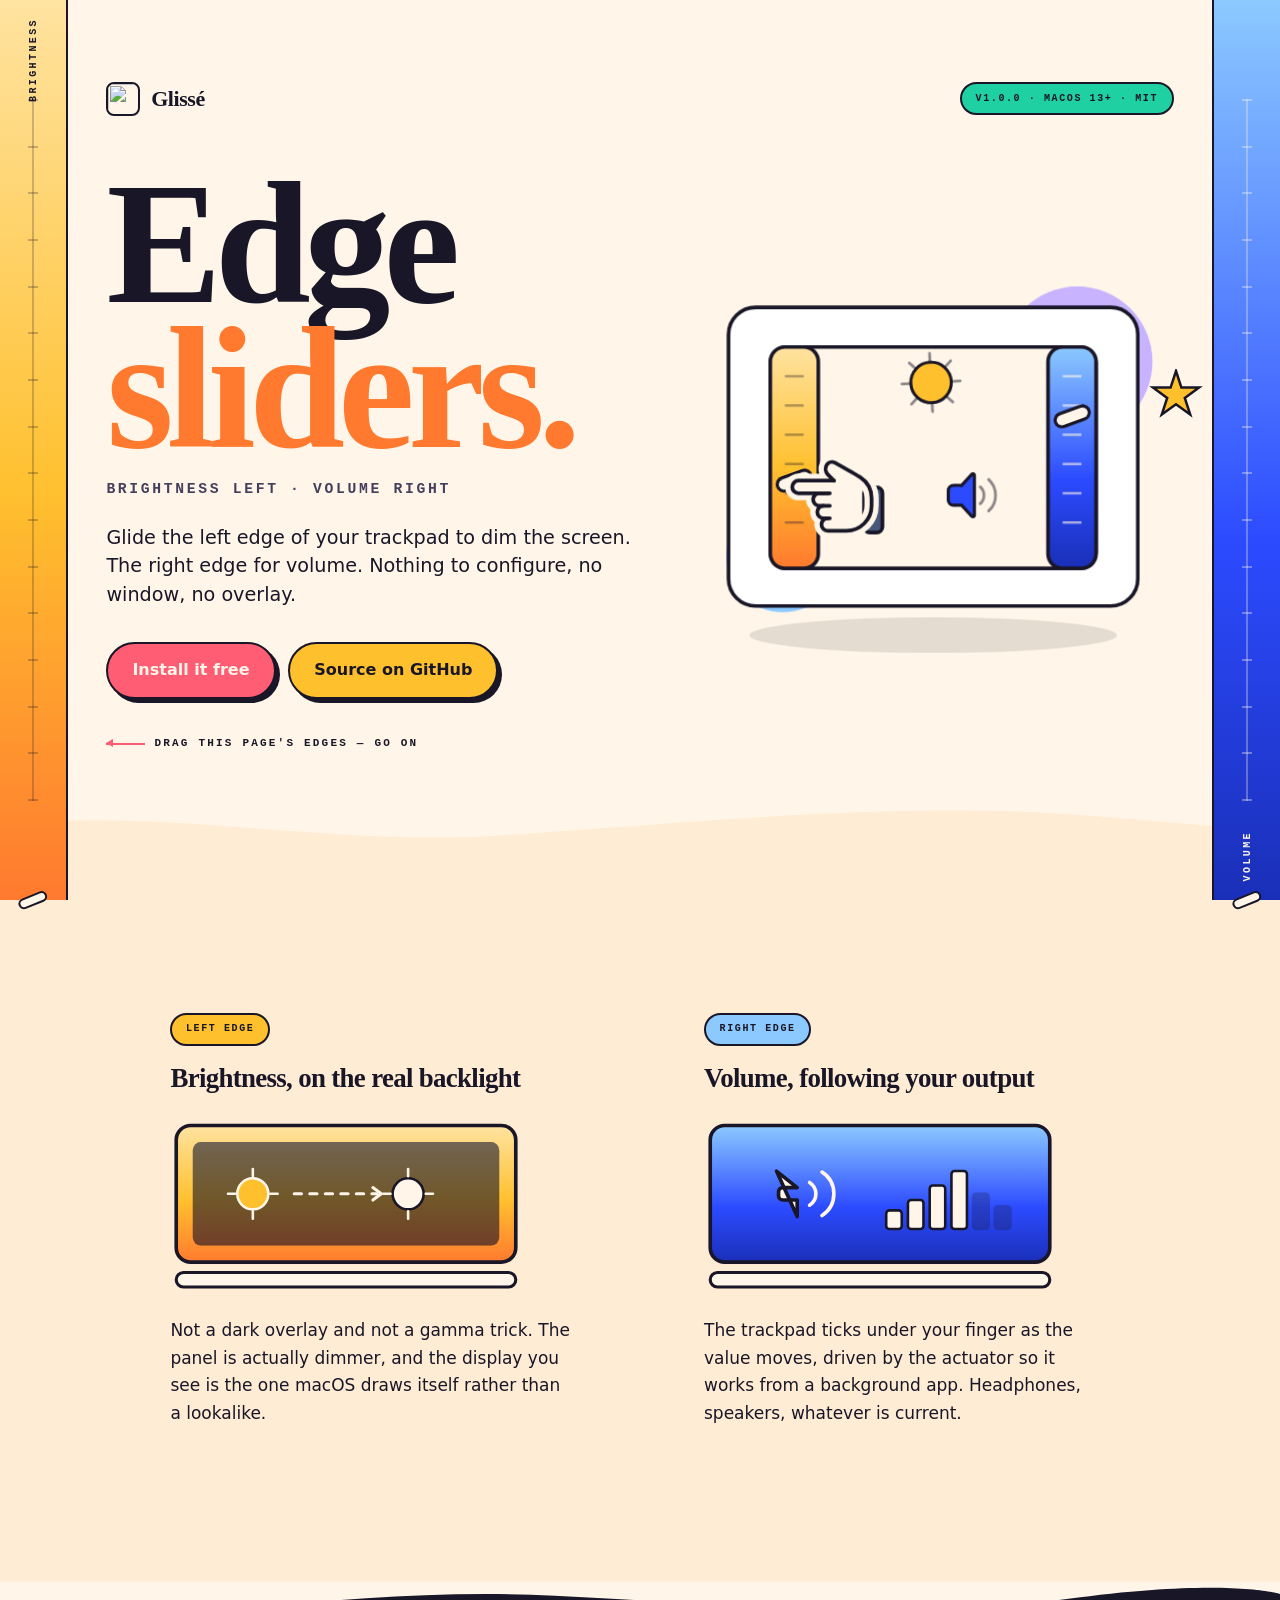
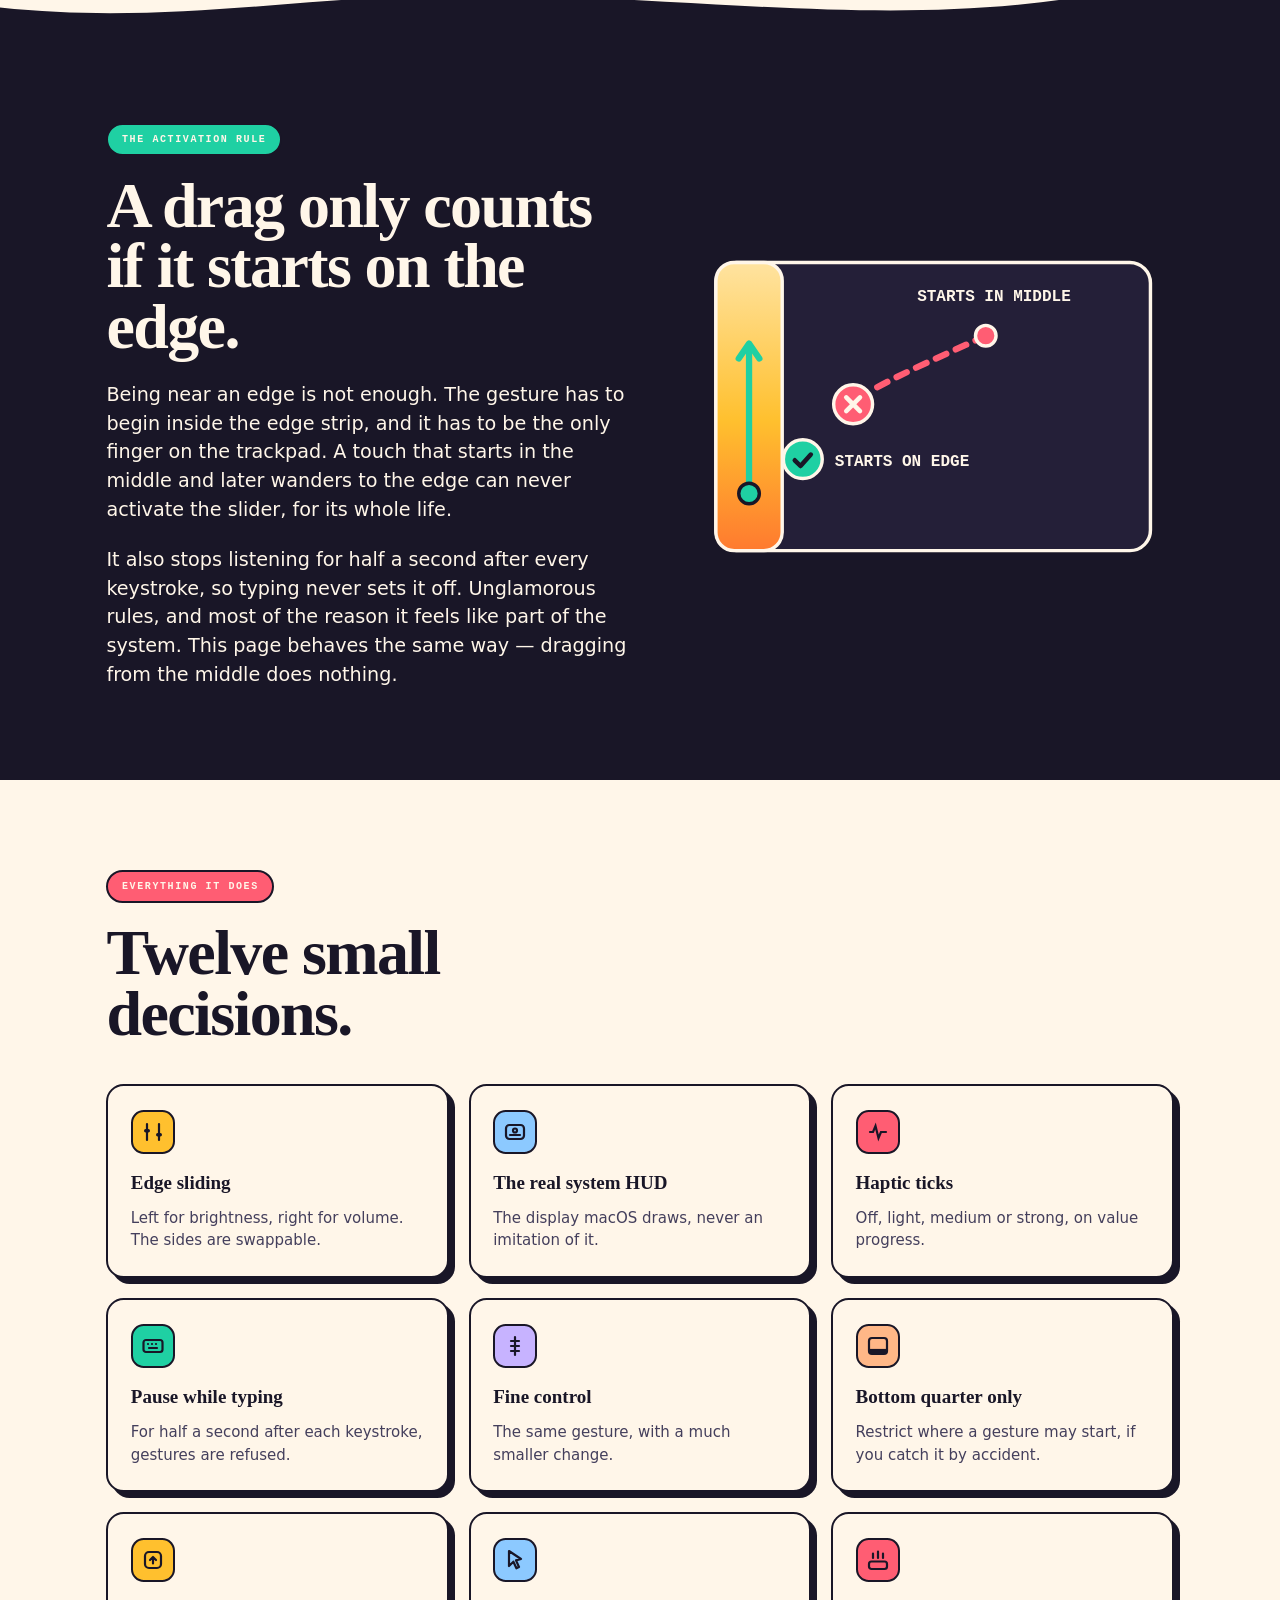
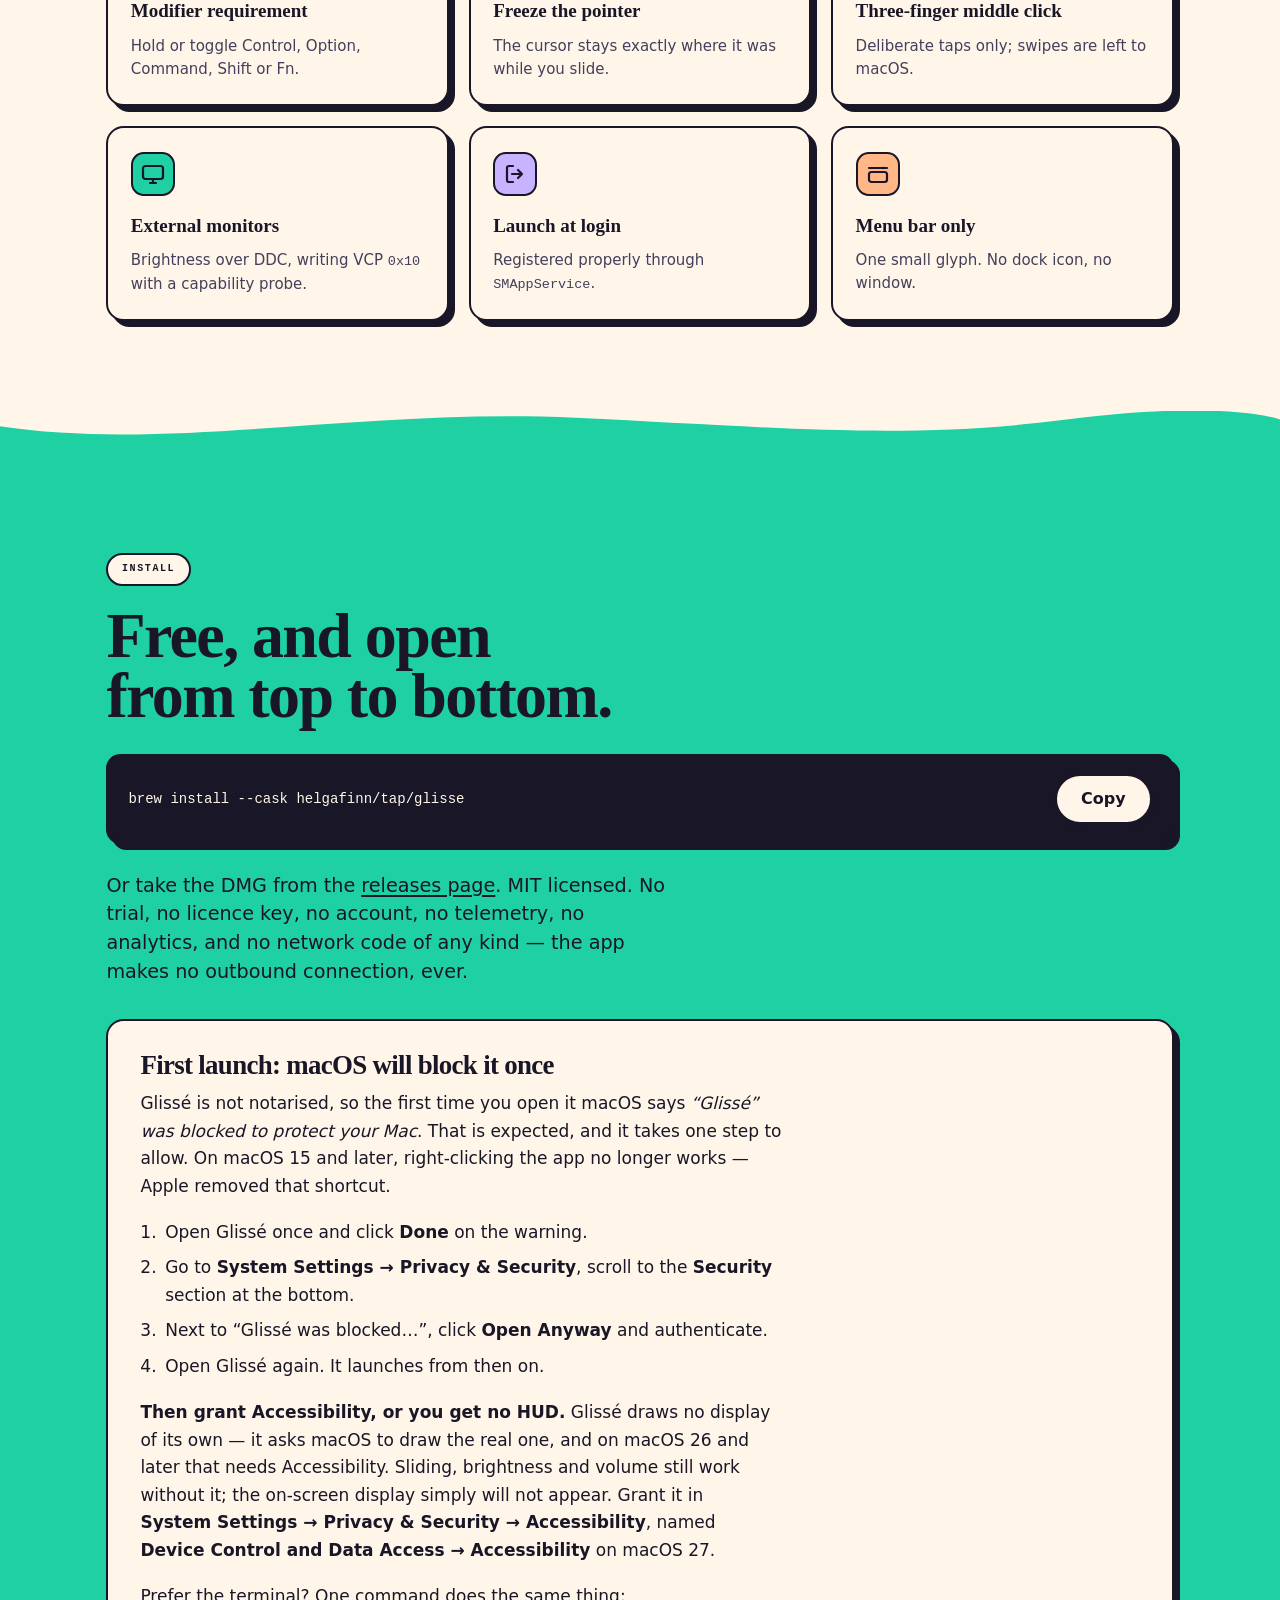
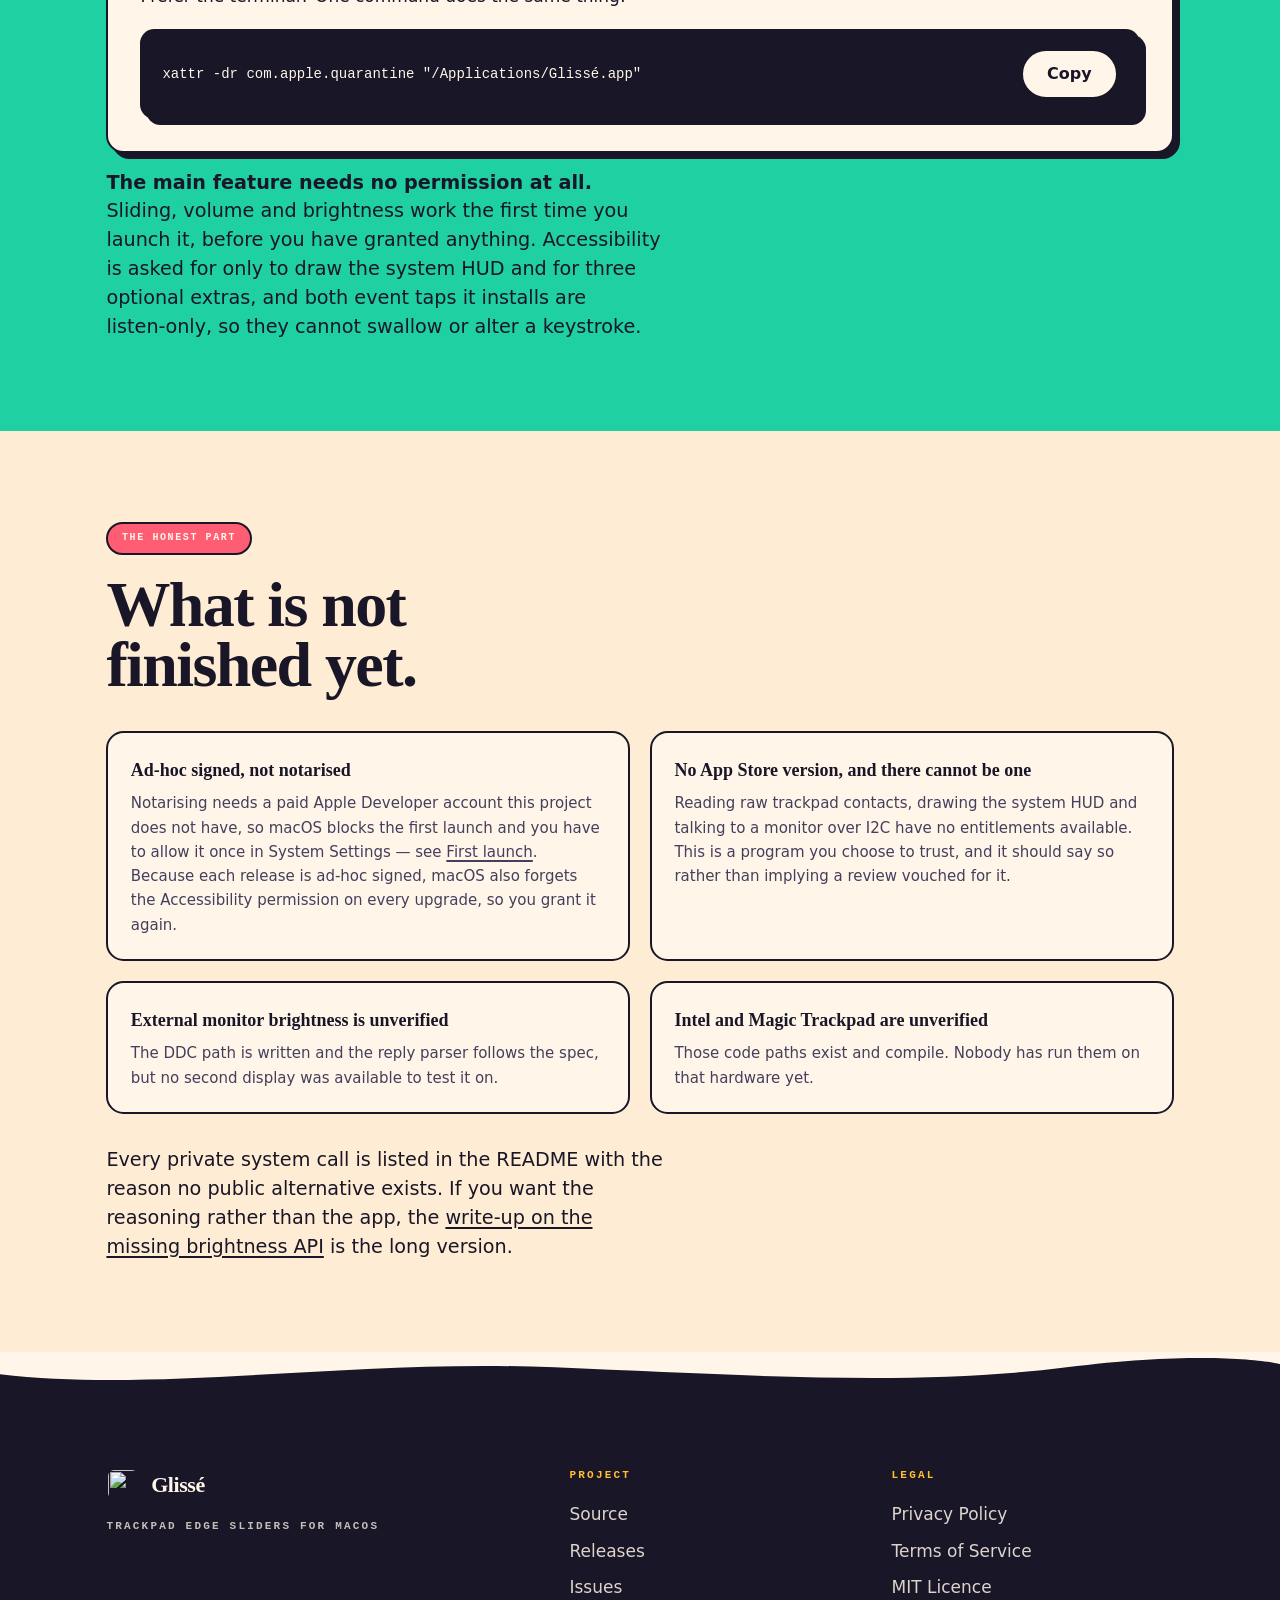
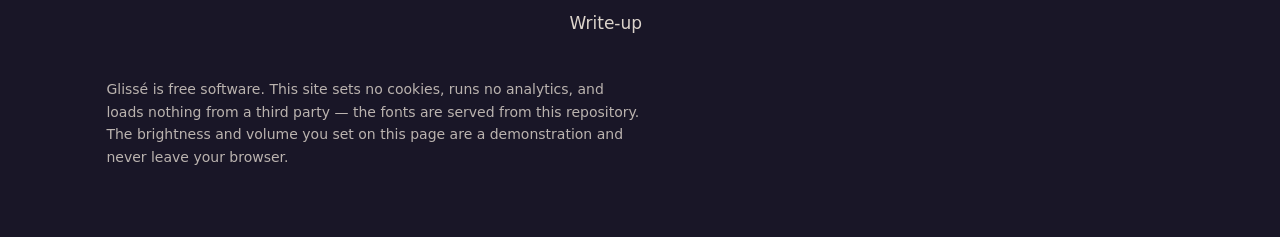
==== commit 950d7d70: "Explain that the HUD needs Accessibility on macOS 26 and later The native OSD route is disabled on m" ====
--- a/docs/index.html
+++ b/docs/index.html
@@ -339,6 +339,7 @@
           <li>Next to “Glissé was blocked…”, click <b>Open&nbsp;Anyway</b> and authenticate.</li>
           <li>Open Glissé again. It launches from then on.</li>
         </ol>
+        <p><b>Then grant Accessibility, or you get no HUD.</b> Glissé draws no display of its own — it asks macOS to draw the real one, and on macOS&nbsp;26 and later that needs Accessibility. Sliding, brightness and volume still work without it; the on-screen display simply will not appear. Grant it in <b>System&nbsp;Settings → Privacy&nbsp;&amp;&nbsp;Security → Accessibility</b>, named <b>Device&nbsp;Control and Data&nbsp;Access → Accessibility</b> on macOS&nbsp;27.</p>
         <p>Prefer the terminal? One command does the same thing:</p>
         <div class="cmd">
           <code id="unblockcmd">xattr -dr com.apple.quarantine "/Applications/Glissé.app"</code>
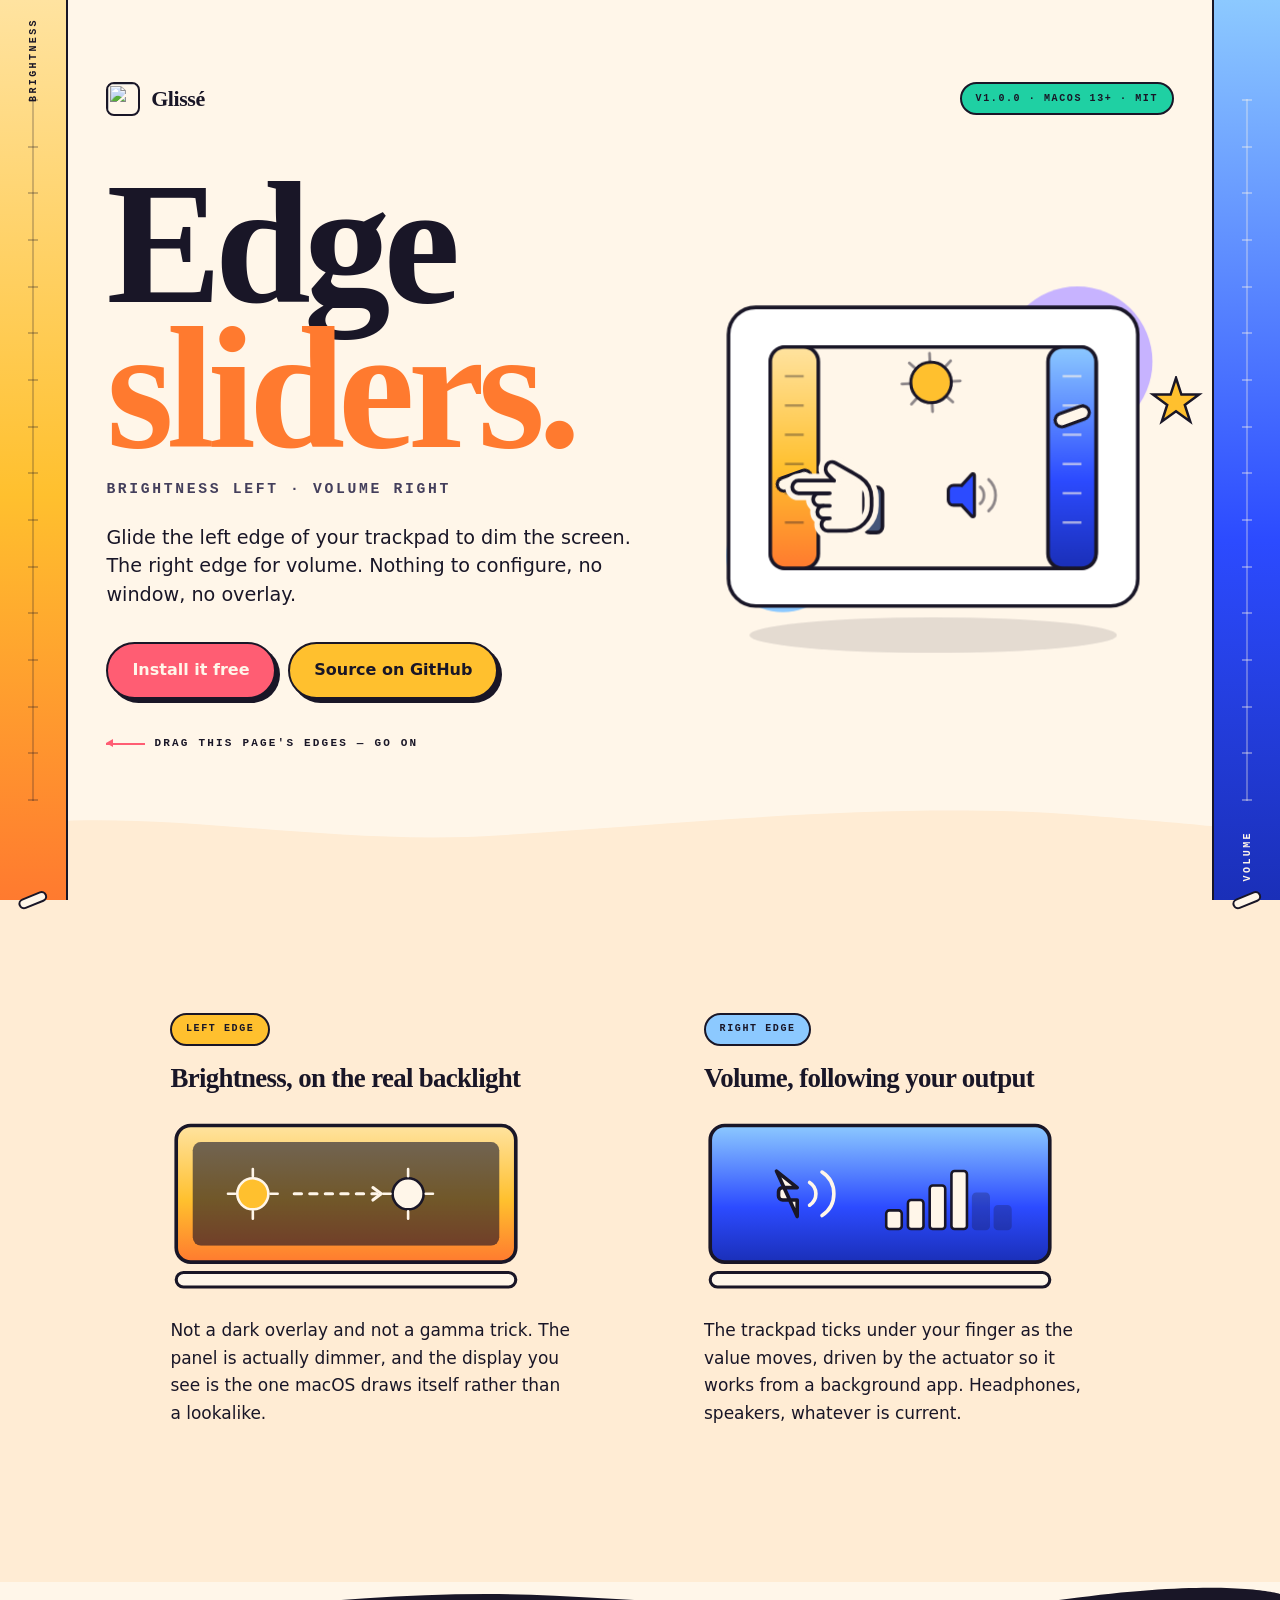
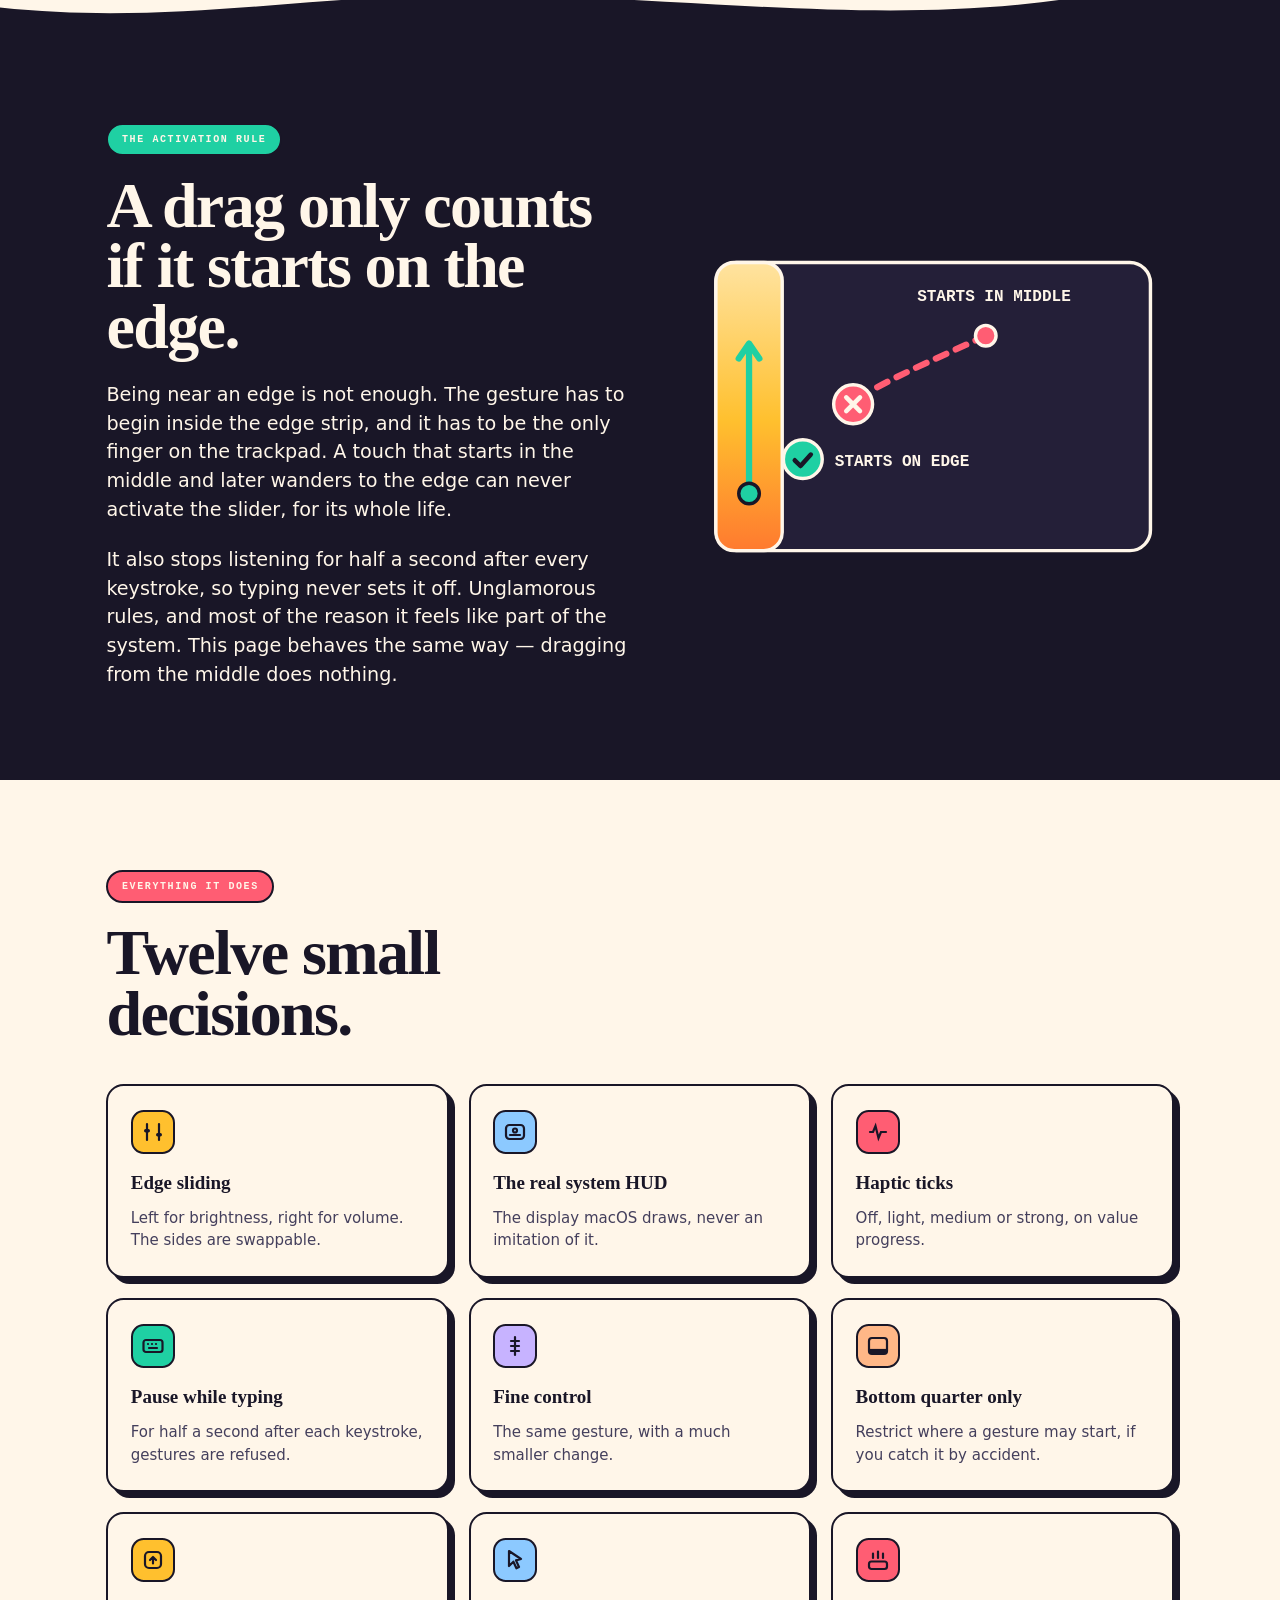
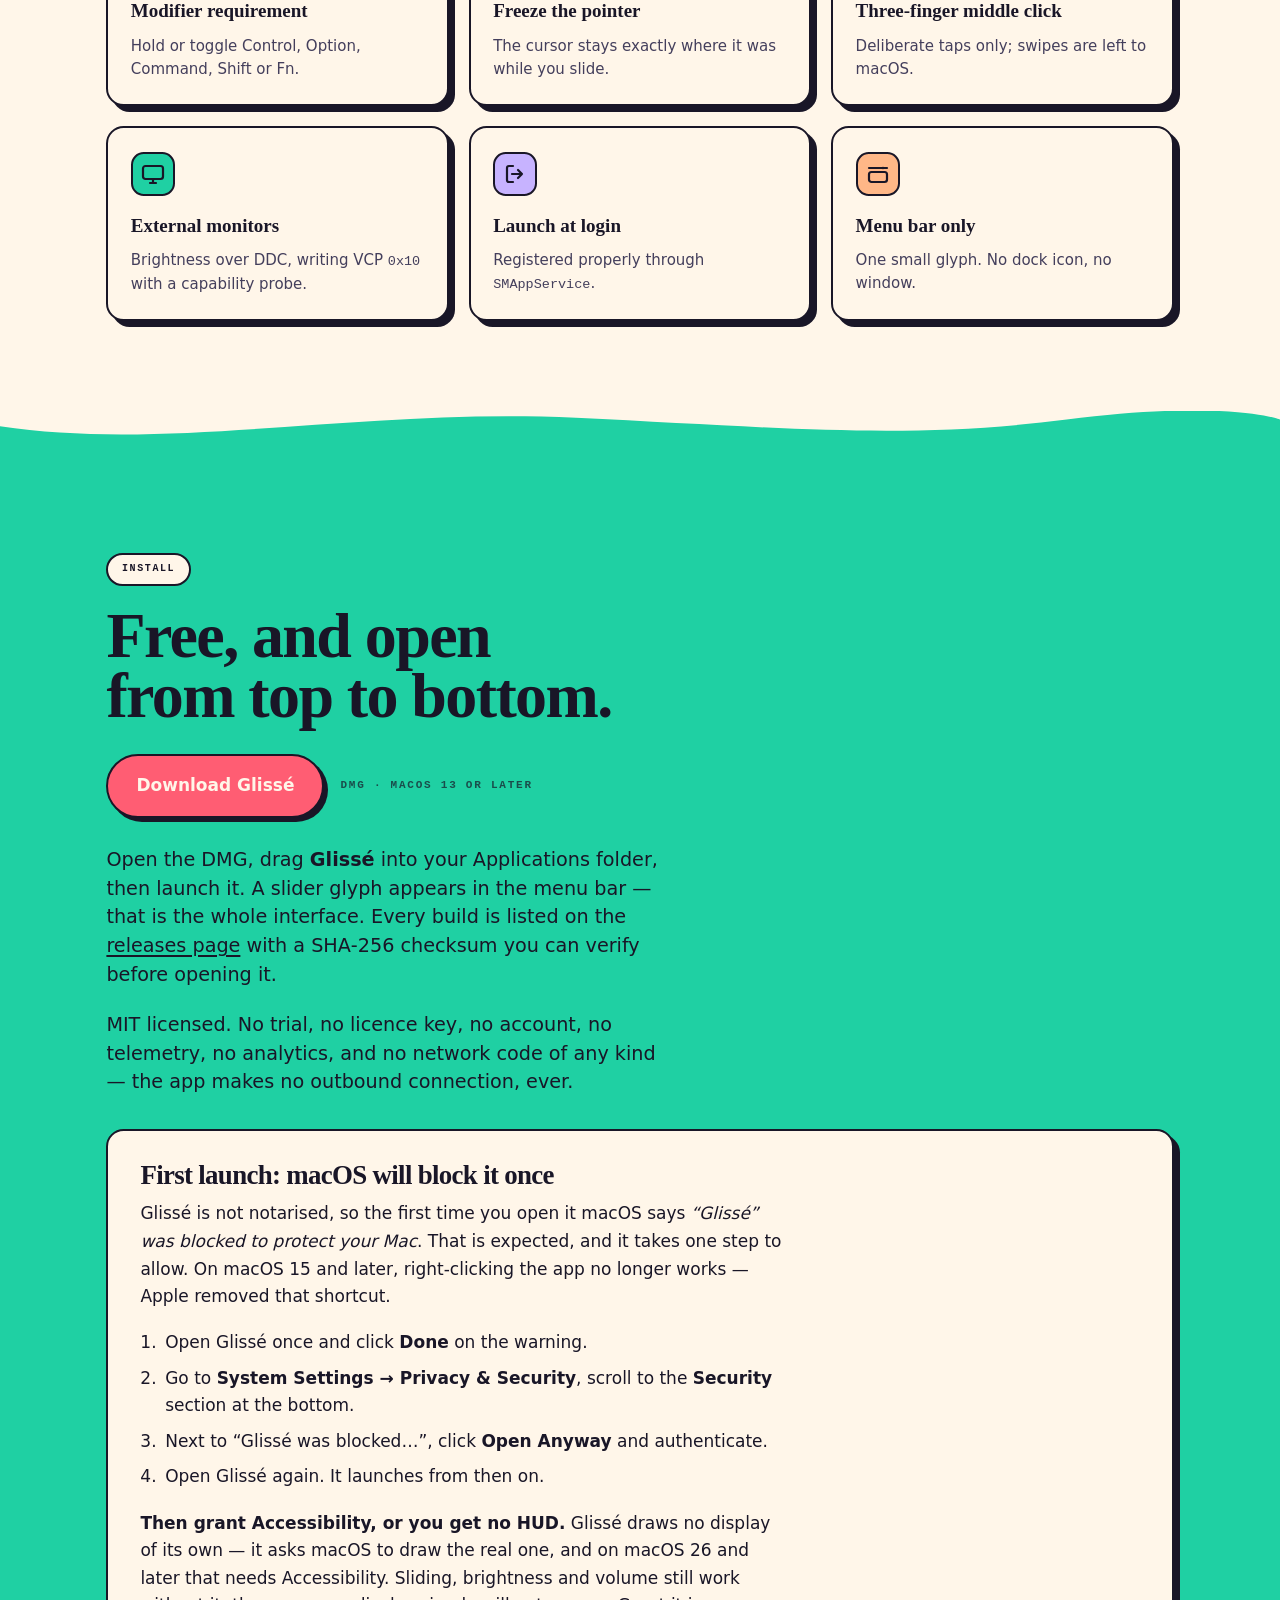
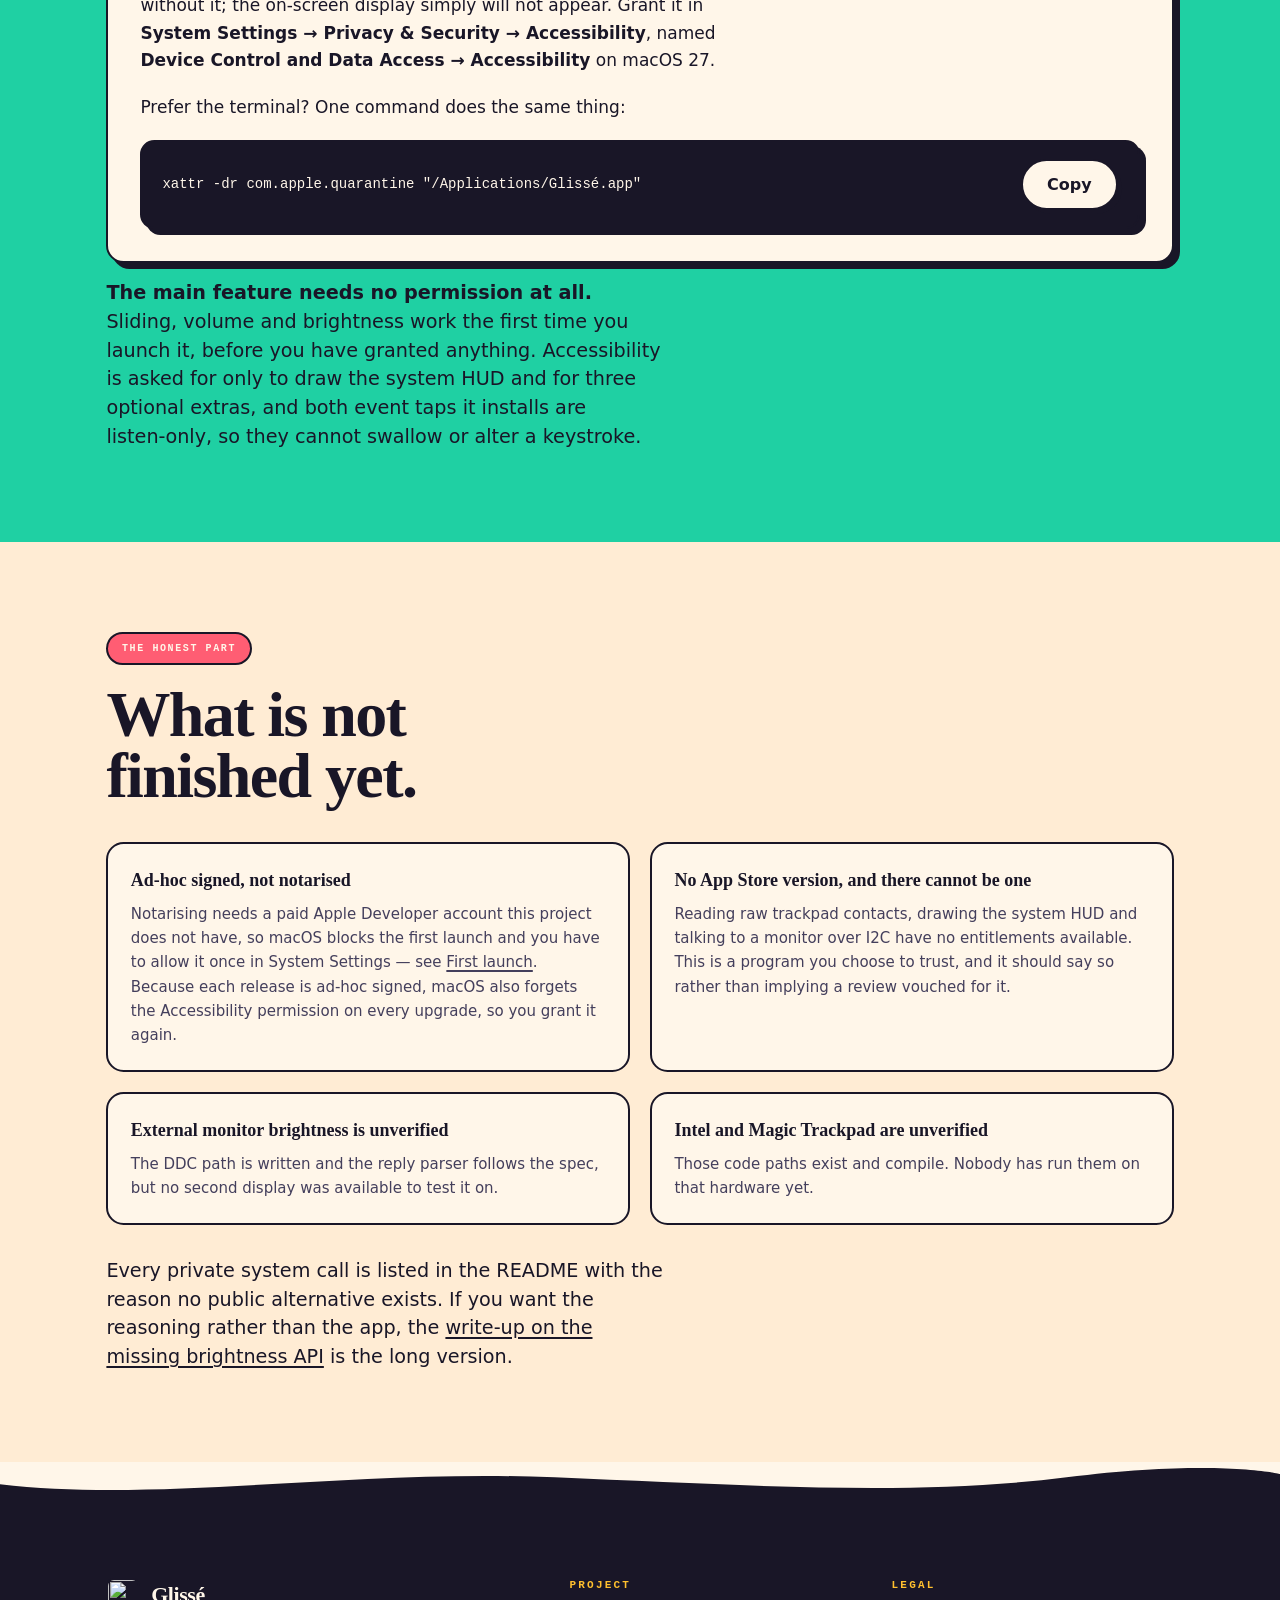
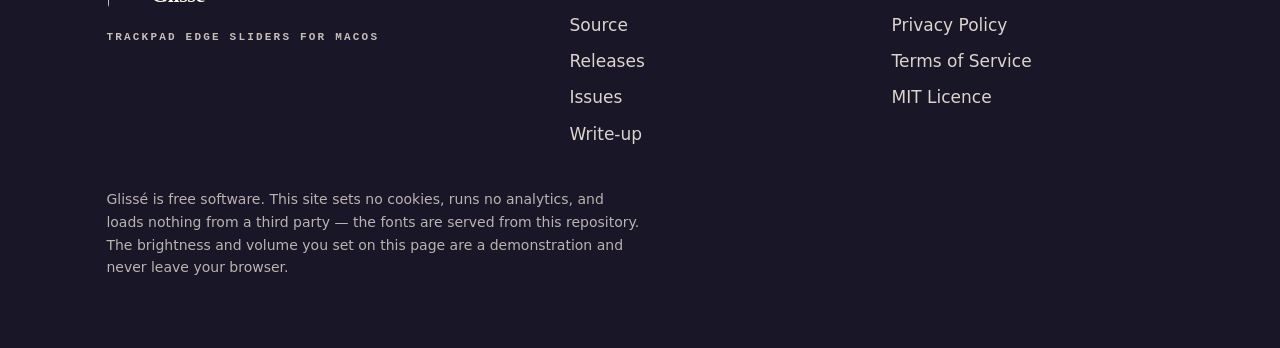
==== commit 84166275: "Make the DMG the only documented install path The Homebrew tap is not in homebrew/cask, so brew.sh s" ====
--- a/docs/index.html
+++ b/docs/index.html
@@ -323,12 +323,14 @@
       <span class="pill" style="background:var(--paper)">Install</span>
       <h2 class="h2" style="margin:1.25rem 0 1.5rem">Free, and open<br>from top to bottom.</h2>
 
-      <div class="cmd">
-        <code id="brewcmd">brew install --cask helgafinn/tap/glisse</code>
-        <button class="btn" data-copy="brew install --cask helgafinn/tap/glisse" data-for="brewcmd">Copy</button>
-      </div>
-
-      <p class="lede">Or take the DMG from the <a href="https://github.com/helgafinn/glisse/releases">releases page</a>. MIT licensed. No trial, no licence key, no account, no telemetry, no analytics, and no network code of any kind — the app makes no outbound connection, ever.</p>
+      <div class="download">
+        <a class="btn btn-primary" href="https://github.com/helgafinn/glisse/releases/latest">Download Glissé</a>
+        <span class="download-meta">DMG · macOS 13 or later</span>
+      </div>
+
+      <p class="lede">Open the DMG, drag <b>Glissé</b> into your Applications folder, then launch it. A slider glyph appears in the menu bar — that is the whole interface. Every build is listed on the <a href="https://github.com/helgafinn/glisse/releases">releases page</a> with a SHA&#8209;256 checksum you can verify before opening it.</p>
+
+      <p class="lede">MIT licensed. No trial, no licence key, no account, no telemetry, no analytics, and no network code of any kind — the app makes no outbound connection, ever.</p>
 
       <div class="firstrun">
         <h3 class="h3">First launch: macOS will block it once</h3>
--- a/docs/assets/site.css
+++ b/docs/assets/site.css
@@ -392,6 +392,28 @@
 .c-tang { background: #ffb787 }
 
 /* ---------- install ---------- */
+
+/* The DMG is the only install path, so the download is the primary action
+   rather than one option among several. */
+.download {
+  display: flex;
+  align-items: center;
+  gap: 1rem;
+  flex-wrap: wrap;
+  margin-block: 1.75rem;
+}
+.download .btn {
+  font-size: 1.0625rem;
+  padding: 1rem 1.75rem;
+}
+.download-meta {
+  font-family: var(--mono);
+  font-size: 0.6875rem;
+  font-weight: 700;
+  letter-spacing: 0.16em;
+  text-transform: uppercase;
+  opacity: 0.7;
+}
 
 /* First-launch block: the app is not notarised, so this step is unavoidable
    and needs to be impossible to miss rather than buried in a footnote. */
